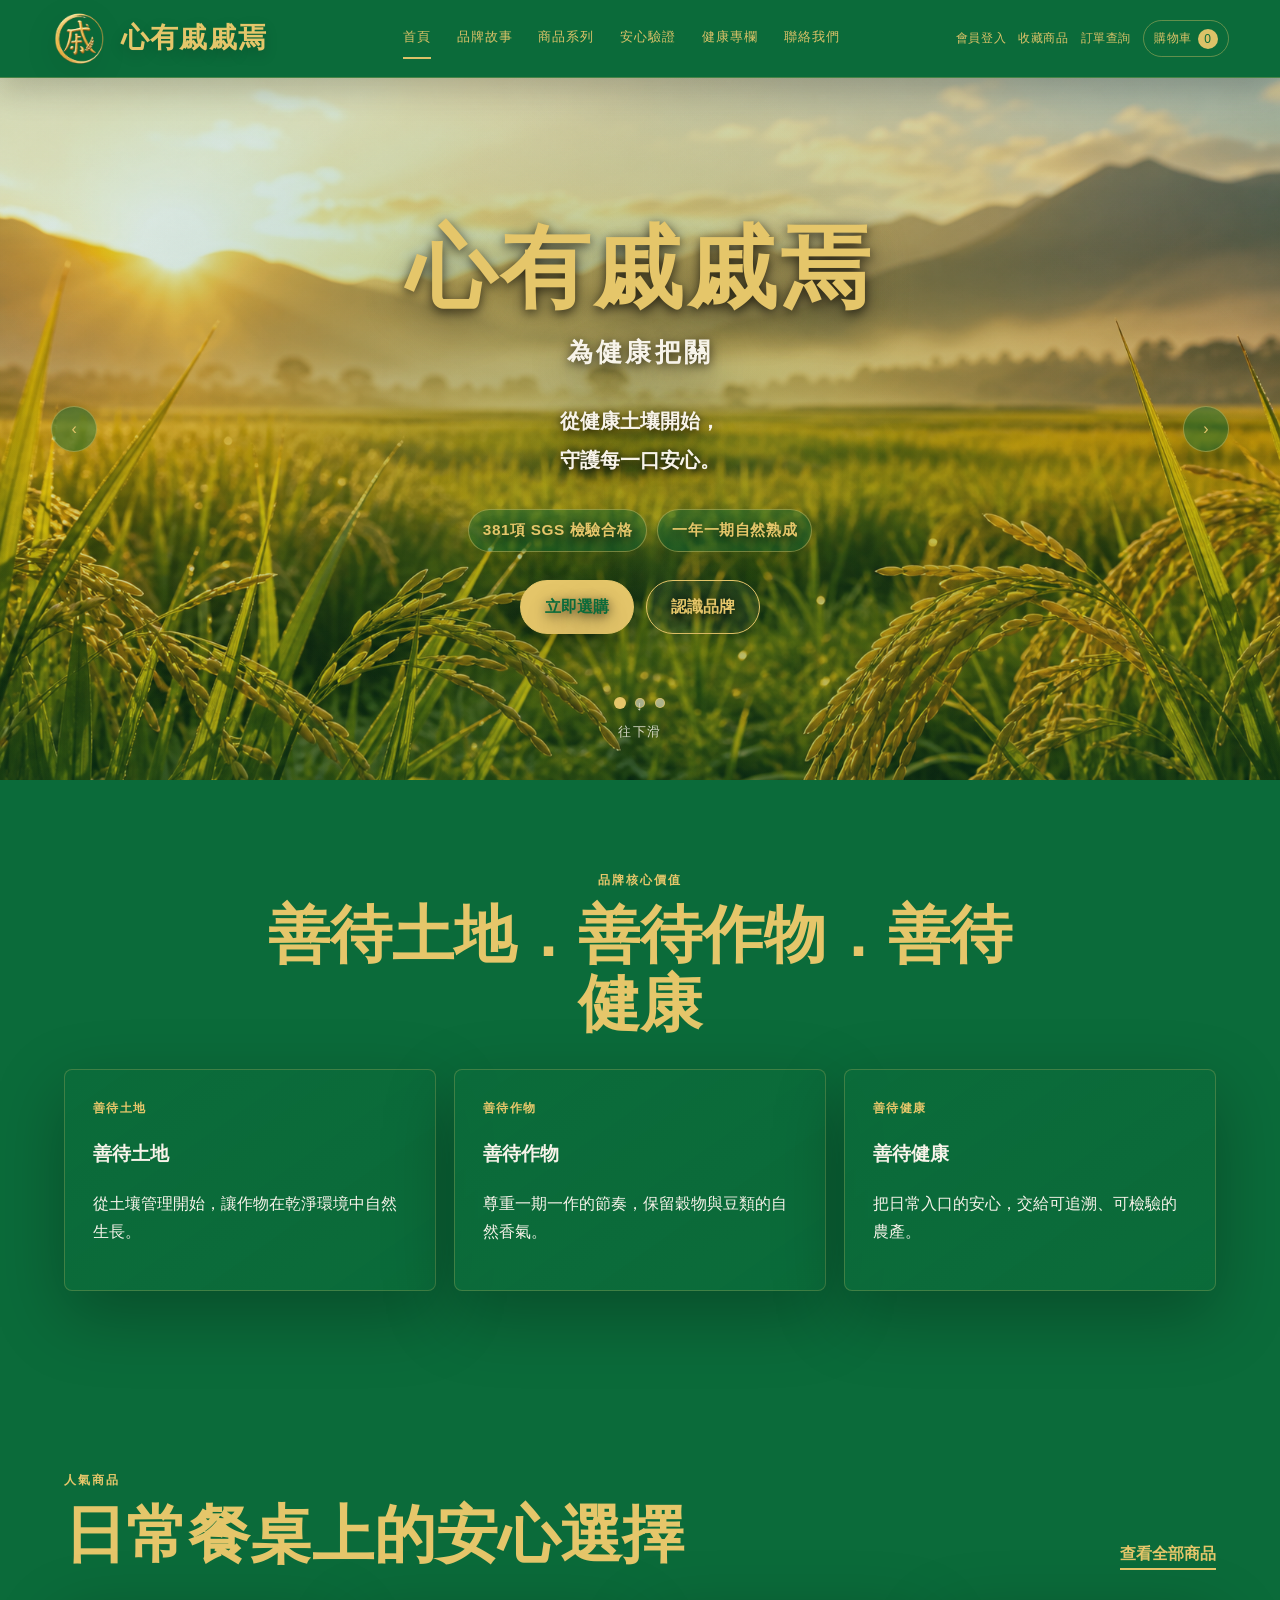
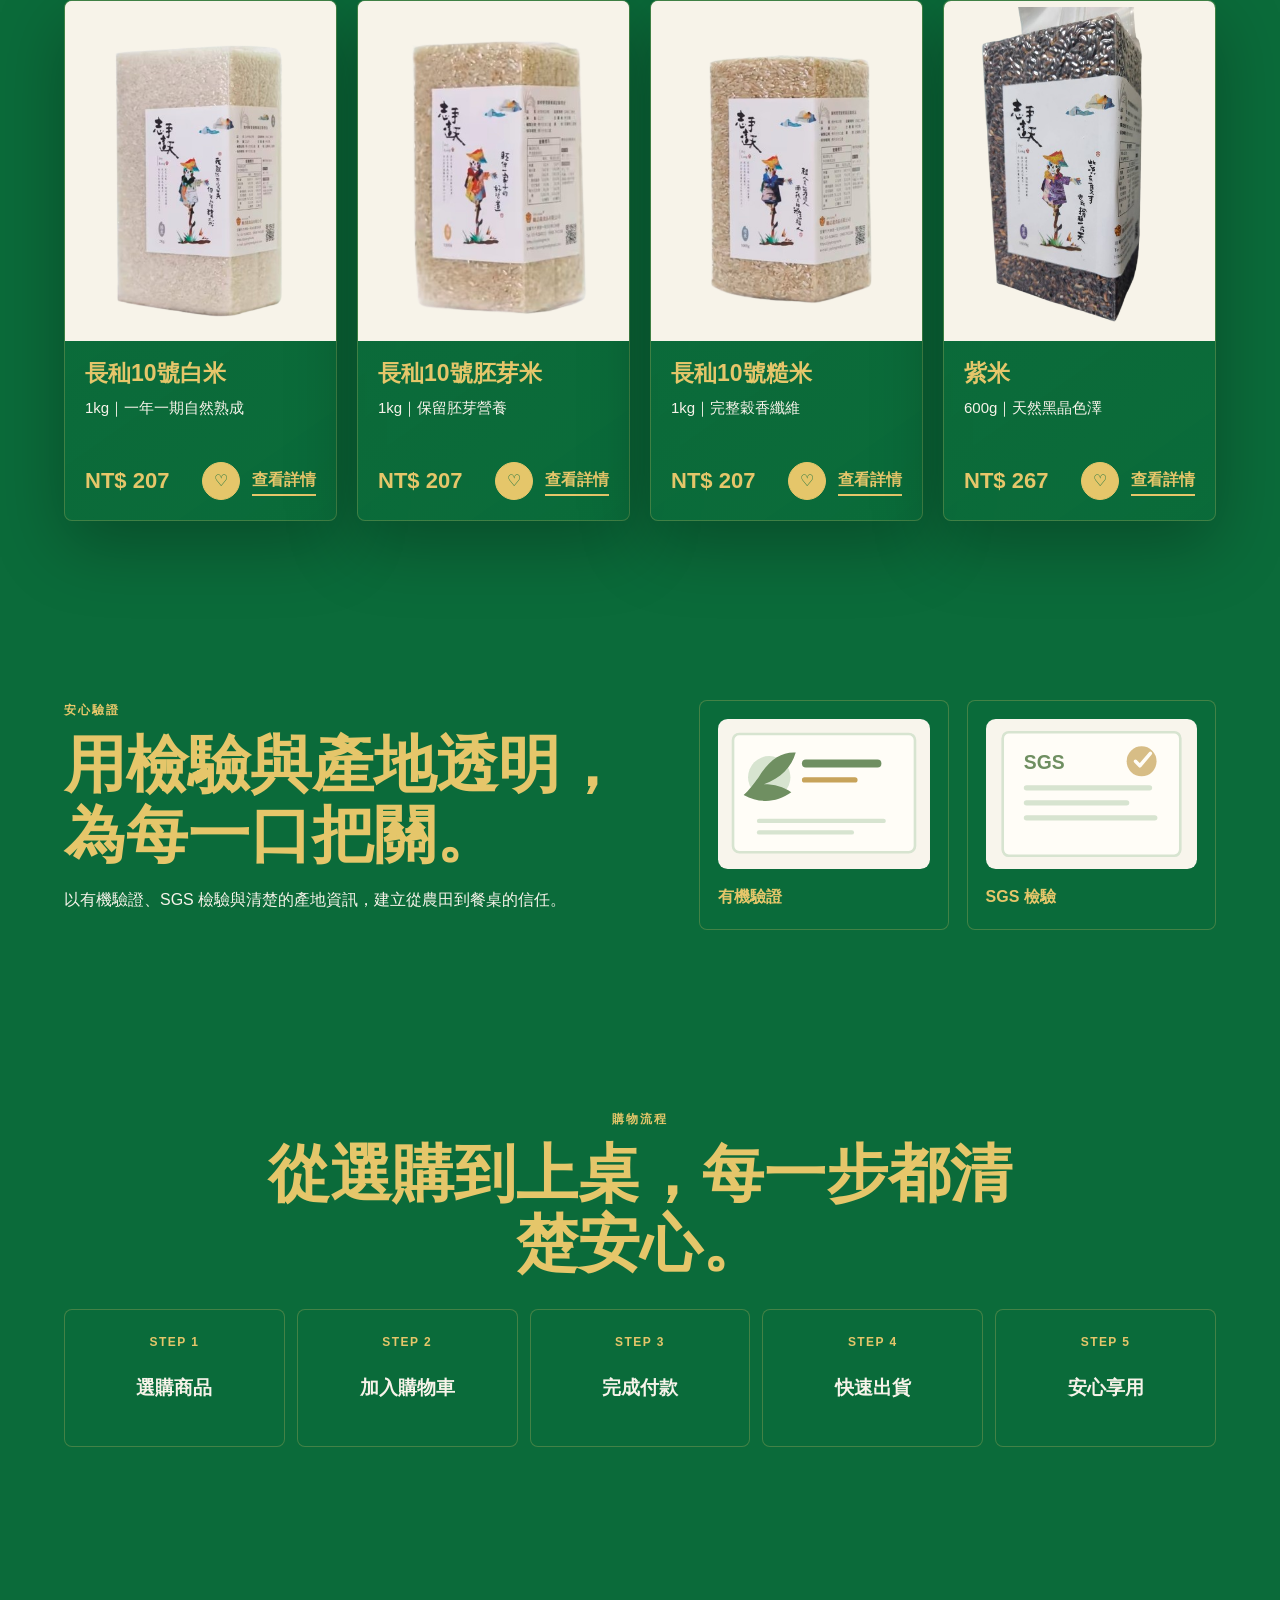
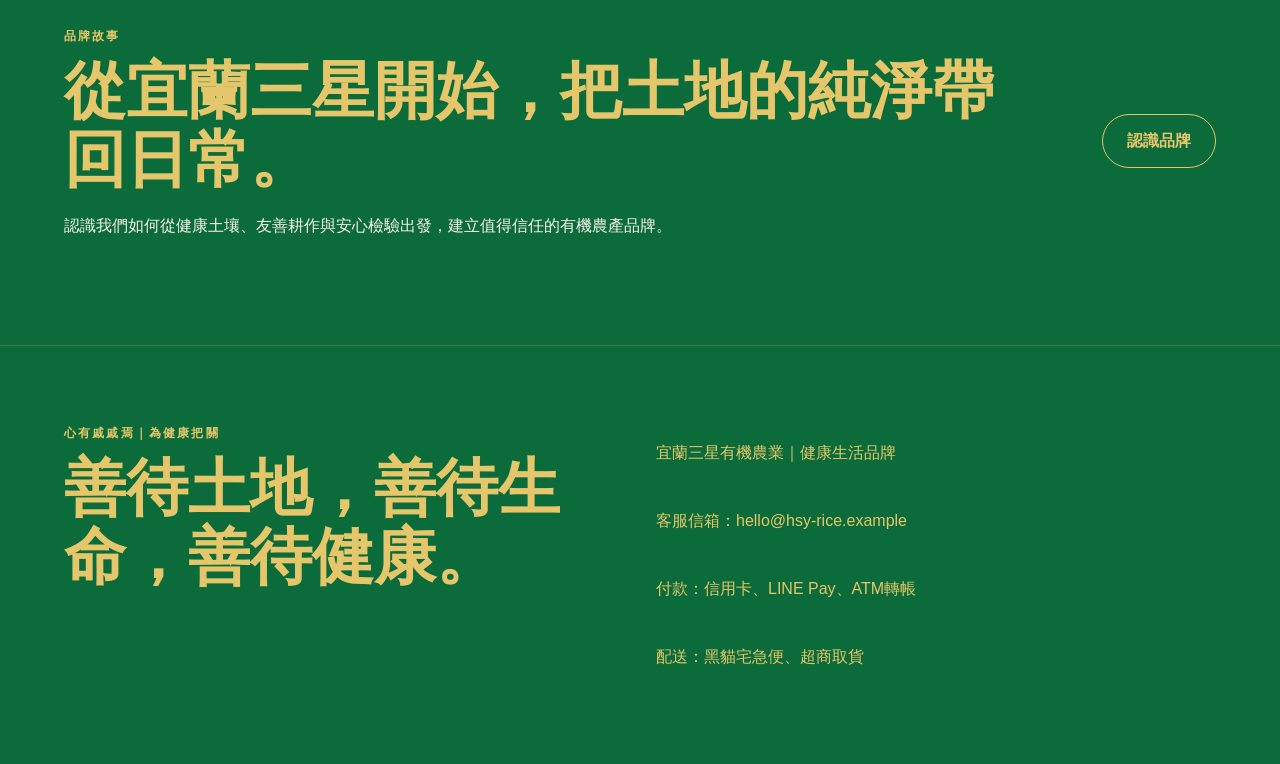
==== index.html @ 46e8ecf3 "style: refine Brand Story desktop layout" ====
<!doctype html>
<html lang="zh-Hant">
  <head>
    <meta charset="UTF-8">
    <meta name="viewport" content="width=device-width, initial-scale=1.0">
    <title>心有戚戚焉｜為健康把關</title>
    <meta name="description" content="心有戚戚焉品牌電商網站原型，提供長秈10號系列、安心驗證、健康專欄與聯絡資訊。">
    <link rel="stylesheet" href="assets/css/styles.css?v=20260626-brand-story-component">
  </head>
  <body>
    <div id="app"></div>
    <script type="module" src="assets/js/app.js?v=20260626-final"></script>
  </body>
</html>
---- assets/css/styles.css ----
﻿:root {
  --brand-green: #0B6B3A;
  --brand-green-dark: #0B6B3A;
  --gold-primary: #E5C66A;
  --gold-dark: #E5C66A;
  --gold-light: #E5C66A;
  --gold-deep: #E5C66A;
  --neutral-white: #F7F3E9;
  --brand-green-rgb: 11, 107, 58;
  --brand-green-dark-rgb: 11, 107, 58;
  --gold-primary-rgb: 229, 198, 106;
  --gold-dark-rgb: 229, 198, 106;
  --gold-light-rgb: 229, 198, 106;
  --gold-deep-rgb: 229, 198, 106;
  --neutral-white-rgb: 247, 243, 233;

  --brand-green-primary: var(--brand-green);
  --brand-green-secondary: var(--brand-green-dark);
  --brand-green-light: var(--brand-green);
  --brand-gold-light: var(--gold-light);
  --brand-gold: var(--gold-primary);
  --brand-gold-dark: var(--gold-dark);
  --brand-ivory: var(--neutral-white);
  --brand-green-primary-rgb: var(--brand-green-rgb);
  --brand-green-secondary-rgb: var(--brand-green-dark-rgb);
  --brand-green-light-rgb: var(--brand-green-rgb);
  --brand-gold-light-rgb: var(--gold-light-rgb);
  --brand-gold-rgb: var(--gold-primary-rgb);
  --brand-gold-dark-rgb: var(--gold-dark-rgb);
  --brand-ivory-rgb: var(--neutral-white-rgb);

  --green: var(--brand-green);
  --green-2: var(--brand-green-dark);
  --green-3: var(--brand-green);
  --light-green: var(--brand-green);
  --cream: var(--neutral-white);
  --page: var(--brand-green-dark);
  --gold: var(--gold-primary);
  --champagne: var(--gold-primary);
  --ink: var(--neutral-white);
  --soft-ink: var(--neutral-white);
  --white: var(--neutral-white);
  --line: rgba(var(--gold-primary-rgb), .26);
  --shadow: 0 24px 70px rgba(0, 0, 0, .28);
  --header-height: 78px;
}

* { box-sizing: border-box; }
html { scroll-behavior: smooth; }

body {
  margin: 0;
  color: var(--ink);
  background: var(--brand-green-dark);
  font-family: "Noto Sans TC", "PingFang TC", "Microsoft JhengHei", Arial, sans-serif;
  line-height: 1.75;
}

a { color: inherit; text-decoration: none; }
button, input, select, textarea { font: inherit; }
img { display: block; max-width: 100%; }

.site-header {
  position: fixed;
  top: 0;
  left: 0;
  right: 0;
  z-index: 20;
  display: grid;
  grid-template-columns: minmax(210px, .8fr) minmax(0, 1.35fr) minmax(250px, .9fr);
  align-items: center;
  gap: 20px;
  min-height: var(--header-height);
  padding: 10px clamp(18px, 4vw, 54px);
  color: var(--gold-primary);
  background: var(--brand-green);
  border-bottom: 1px solid rgba(var(--gold-primary-rgb), .28);
  box-shadow: 0 12px 32px rgba(0, 0, 0, .18);
}

.header-brand-link {
  display: inline-flex;
  align-items: center;
  gap: 14px;
  min-width: max-content;
  color: var(--gold-primary);
}

.header-logo {
  width: auto;
  height: 56px;
  object-fit: contain;
  filter: saturate(.82) brightness(1.04) contrast(.98) drop-shadow(0 8px 16px rgba(0, 0, 0, .16));
}

.header-brand-link strong {
  display: block;
  color: var(--gold-primary);
  background: none;
  font-family: "Noto Serif TC", "Source Han Serif TC", "Songti TC", Georgia, serif;
  font-size: clamp(24px, 2.2vw, 34px);
  font-weight: 700;
  line-height: 1;
  letter-spacing: .04em;
  text-shadow: 0 5px 14px rgba(0, 0, 0, .18);
}

.site-nav {
  display: flex;
  align-items: center;
  justify-content: center;
  gap: clamp(14px, 2vw, 28px);
  color: var(--gold-primary);
  font-size: 13px;
  letter-spacing: .08em;
  opacity: .96;
}

.site-nav a {
  padding: 8px 0;
  border-bottom: 2px solid transparent;
  transition: color .2s ease, border-color .2s ease, opacity .2s ease;
}

.site-nav a.is-active,
.site-nav a:hover {
  color: var(--gold-light);
  border-color: var(--gold-light);
}

.site-nav:hover { opacity: 1; }

.commerce-nav {
  display: flex;
  align-items: center;
  justify-content: end;
  gap: 12px;
  color: var(--gold-primary);
  font-size: 12px;
  letter-spacing: .05em;
  opacity: .96;
  white-space: nowrap;
  transition: opacity .2s ease;
}

.commerce-nav:hover { opacity: 1; }

.commerce-nav a:hover {
  color: var(--gold-light);
}

.cart-link {
  display: inline-flex;
  align-items: center;
  gap: 6px;
  padding: 7px 10px;
  border: 1px solid rgba(var(--gold-primary-rgb), .42);
  border-radius: 999px;
}

.cart-link span {
  display: grid;
  place-items: center;
  min-width: 20px;
  height: 20px;
  color: var(--brand-green);
  background: var(--gold-primary);
  border-radius: 50%;
  font-size: 12px;
}

.menu-toggle {
  display: none;
  width: 42px;
  height: 42px;
  border: 1px solid var(--line);
  border-radius: 50%;
  background: rgba(var(--gold-primary-rgb), .08);
}

.menu-toggle span {
  display: block;
  width: 18px;
  height: 2px;
  margin: 4px auto;
  background: var(--gold-primary);
}

main {
  min-height: 70vh;
  padding-top: var(--header-height);
}

.brand-identity-section {
  display: grid;
  justify-items: center;
  align-content: center;
  gap: 0;
  min-height: clamp(150px, 12vw, 180px);
  padding: 10px clamp(18px, 5vw, 72px) 12px;
  color: var(--gold-primary);
  text-align: center;
  background: var(--brand-green);
}

.brand-identity-logo {
  width: auto;
  height: clamp(64px, 5vw, 78px);
  object-fit: contain;
  filter: saturate(.86) brightness(1.03) contrast(.98) drop-shadow(0 10px 20px rgba(0, 0, 0, .14));
}

.brand-identity-section h1 {
  margin: 2px 0 0;
  color: transparent;
  background: linear-gradient(115deg, var(--gold-light) 0%, var(--gold-primary) 42%, var(--gold-dark) 72%, var(--gold-deep) 100%);
  -webkit-background-clip: text;
  background-clip: text;
  font-family: "Noto Serif TC", "Source Han Serif TC", serif;
  font-size: clamp(40px, 3.8vw, 54px);
  font-weight: 700;
  line-height: 1;
  letter-spacing: .04em;
  text-shadow: 0 8px 18px rgba(0, 0, 0, .14);
}

.brand-tagline {
  margin: clamp(16px, 1.7vw, 24px) 0 0;
  color: var(--neutral-white);
  font-family: "Noto Serif TC", "Source Han Serif TC", serif;
  font-size: clamp(18px, 1.65vw, 24px);
  font-weight: 400;
  letter-spacing: .16em;
  line-height: 1.35;
}

.brand-belief {
  margin: 0;
  color: var(--gold-primary);
  font-family: "Noto Serif TC", "Source Han Serif TC", serif;
  font-size: clamp(14px, 1.15vw, 17px);
  font-weight: 500;
  letter-spacing: .14em;
  line-height: 1.6;
  margin-top: clamp(8px, 1vw, 14px);
}

.hero-section {
  position: relative;
  height: min(78vh, 780px);
  min-height: 560px;
  display: grid;
  place-items: center;
  padding: clamp(48px, 7vw, 96px) clamp(18px, 5vw, 72px) clamp(48px, 7vw, 90px);
  overflow: hidden;
  background: var(--brand-green-dark);
}

.hero-image {
  position: absolute;
  inset: 0;
  z-index: 0;
  width: 100%;
  height: 100%;
  overflow: hidden;
}

.hero-image img {
  width: 100%;
  height: 100%;
  object-fit: cover;
  object-position: center center;
}

.hero-slide {
  position: absolute;
  inset: 0;
  display: grid;
  place-items: center;
  padding: inherit;
  opacity: 0;
  pointer-events: none;
  transition: opacity .7s ease;
}

.hero-slide.is-active {
  opacity: 1;
  pointer-events: auto;
}

.hero-slide .hero-copy {
  z-index: 1;
}

.hero-slide::after {
  content: "";
  position: absolute;
  inset: 0;
  z-index: 0;
  pointer-events: none;
  background:
    radial-gradient(circle at 50% 35%, rgba(var(--gold-light-rgb), .14), rgba(var(--gold-primary-rgb), 0) 36%),
    radial-gradient(ellipse at 50% 48%, rgba(var(--brand-green-rgb), .29) 0%, rgba(var(--brand-green-rgb), .14) 40%, rgba(var(--brand-green-rgb), .05) 68%),
    linear-gradient(180deg, rgba(var(--brand-green-rgb), .13) 0%, rgba(var(--brand-green-rgb), .07) 46%, rgba(var(--brand-green-rgb), .26) 100%);
}

.hero-slide-brand::after {
  background:
    radial-gradient(circle at 50% 35%, rgba(var(--gold-light-rgb), .14), rgba(var(--gold-primary-rgb), 0) 36%),
    radial-gradient(ellipse at 50% 48%, rgba(var(--brand-green-rgb), .27) 0%, rgba(var(--brand-green-rgb), .14) 40%, rgba(var(--brand-green-rgb), .05) 68%),
    linear-gradient(180deg, rgba(var(--brand-green-rgb), .12) 0%, rgba(var(--brand-green-rgb), .06) 46%, rgba(var(--brand-green-rgb), .25) 100%);
}

.hero-slide-compact {
  justify-items: start;
}

.hero-slide-compact .hero-copy {
  justify-items: start;
  max-width: 560px;
  margin-right: auto;
  text-align: left;
}

.hero-slide-compact .hero-copy h1 {
  font-size: clamp(38px, 4.8vw, 68px);
  line-height: 1.16;
}

.hero-slide-compact .hero-actions {
  justify-content: flex-start;
}

.hero-carousel-arrow {
  position: absolute;
  top: 50%;
  z-index: 2;
  display: grid;
  place-items: center;
  width: 46px;
  height: 46px;
  color: var(--gold);
  background: rgba(var(--brand-green-dark-rgb), .48);
  border: 1px solid rgba(var(--brand-gold-rgb), .45);
  border-radius: 50%;
  cursor: pointer;
  transform: translateY(-50%);
  transition: background .2s ease, transform .2s ease;
}

.hero-carousel-arrow:hover {
  background: rgba(var(--brand-green-dark-rgb), .72);
  transform: translateY(-50%) scale(1.04);
}

.hero-carousel-prev {
  left: clamp(18px, 4vw, 56px);
}

.hero-carousel-next {
  right: clamp(18px, 4vw, 56px);
}

.hero-carousel-dots {
  position: absolute;
  left: 50%;
  bottom: clamp(58px, 8vh, 82px);
  z-index: 2;
  display: flex;
  gap: 10px;
  transform: translateX(-50%);
}

.hero-carousel-dot {
  width: 10px;
  height: 10px;
  padding: 0;
  background: rgba(var(--brand-ivory-rgb), .56);
  border: 1px solid rgba(var(--brand-gold-rgb), .72);
  border-radius: 50%;
  cursor: pointer;
  transition: background .2s ease, transform .2s ease;
}

.hero-carousel-dot.is-active {
  background: var(--gold);
  transform: scale(1.2);
}

.hero-section::after {
  content: none;
}

.hero-copy {
  position: relative;
  z-index: 1;
  display: grid;
  justify-items: center;
  max-width: 820px;
  color: var(--cream);
  text-align: center;
  text-shadow:
    0 3px 12px rgba(0, 0, 0, .72),
    0 16px 42px rgba(0, 0, 0, .42);
}

.hero-brand-logo {
  width: auto;
  height: clamp(70px, 8vw, 112px);
  margin-bottom: clamp(18px, 2.4vw, 32px);
  object-fit: contain;
  filter: drop-shadow(0 10px 22px rgba(0, 0, 0, .26));
}

.eyebrow {
  margin: 0 0 10px;
  color: var(--gold);
  font-size: 12px;
  font-weight: 800;
  letter-spacing: .18em;
  text-transform: none;
}

.hero-copy h1,
.hero-copy h2,
.page-hero h1 {
  margin: 0 0 18px;
  color: var(--gold);
  font-family: "Noto Serif TC", "Source Han Serif TC", "Songti TC", Georgia, serif;
  font-size: clamp(44px, 5.4vw, 72px);
  font-weight: 700;
  line-height: 1;
  letter-spacing: 0;
}

.hero-copy h1 {
  font-size: clamp(54px, 7vw, 92px);
  letter-spacing: .04em;
}

.hero-copy h2 {
  color: var(--gold-light);
  text-shadow:
    0 2px 8px rgba(0, 0, 0, .82),
    0 18px 44px rgba(0, 0, 0, .46);
}

.hero-copy p,
.page-hero p {
  max-width: 660px;
  color: var(--ink);
  font-size: clamp(17px, 1.8vw, 22px);
}

.hero-copy p {
  color: var(--neutral-white);
}

.hero-subtitle {
  margin: 0 0 clamp(18px, 2vw, 28px);
  color: var(--cream) !important;
  font-size: clamp(20px, 2vw, 28px) !important;
  font-family: "Noto Serif TC", "Source Han Serif TC", "Songti TC", Georgia, serif;
  font-weight: 600;
  letter-spacing: .12em;
}

.hero-belief {
  margin: 0 0 12px;
  color: var(--champagne) !important;
  font-size: clamp(17px, 1.6vw, 22px) !important;
  font-weight: 700;
  letter-spacing: .08em;
}

.hero-statement {
  margin: 0;
  color: var(--neutral-white) !important;
  font-size: clamp(18px, 1.6vw, 24px) !important;
  line-height: 1.9;
  font-weight: 600;
  text-shadow:
    0 2px 8px rgba(0, 0, 0, .85),
    0 16px 38px rgba(0, 0, 0, .52);
}

.hero-proof {
  display: flex;
  flex-wrap: wrap;
  justify-content: center;
  gap: 10px;
  margin-top: clamp(18px, 2.4vw, 30px);
}

.hero-proof span {
  padding: 7px 14px;
  color: var(--gold);
  background: rgba(var(--brand-green-rgb), .42);
  border: 1px solid rgba(var(--gold-primary-rgb), .46);
  border-radius: 999px;
  font-size: clamp(14px, 1.2vw, 16px);
  font-weight: 700;
  letter-spacing: .04em;
}

.hero-scroll-cue {
  position: absolute;
  left: 50%;
  bottom: clamp(18px, 4vh, 36px);
  z-index: 1;
  display: grid;
  gap: 4px;
  justify-items: center;
  color: var(--cream);
  font-size: 13px;
  letter-spacing: .12em;
  opacity: .82;
  transform: translateX(-50%);
  animation: scrollCueFloat 1.8s ease-in-out infinite;
}

@keyframes scrollCueFloat {
  0%, 100% { transform: translate(-50%, 0); opacity: .72; }
  50% { transform: translate(-50%, 7px); opacity: 1; }
}

.hero-actions,
.detail-actions {
  display: flex;
  flex-wrap: wrap;
  gap: 12px;
  margin-top: 28px;
}

.button {
  display: inline-flex;
  align-items: center;
  justify-content: center;
  min-height: 48px;
  padding: 12px 24px;
  border: 1px solid var(--gold);
  border-radius: 999px;
  font-weight: 800;
  cursor: pointer;
  transition: transform .22s ease, box-shadow .22s ease, background .22s ease, color .22s ease, border-color .22s ease;
}

.button.primary {
  color: var(--green-2);
  background: linear-gradient(135deg, var(--brand-gold-light), var(--brand-gold) 58%, var(--brand-gold-dark));
  border-color: var(--brand-gold);
  box-shadow: 0 16px 32px rgba(0, 0, 0, .18);
}

.button.secondary {
  color: var(--gold);
  background: transparent;
  border-color: var(--gold);
}

.hero-section .button.secondary {
  color: var(--gold);
  background: rgba(var(--brand-ivory-rgb), .05);
  border-color: var(--gold);
}

.button:hover {
  transform: translateY(-2px);
}

.button.primary:hover {
  background: linear-gradient(135deg, var(--brand-gold-light), var(--brand-gold));
  box-shadow: 0 20px 42px rgba(0, 0, 0, .24);
}

.button.secondary:hover {
  background: rgba(var(--brand-gold-rgb), .14);
}

.section {
  padding: clamp(48px, 7vw, 104px) clamp(18px, 5vw, 72px);
  background: var(--green-2);
}

.section-heading {
  display: flex;
  justify-content: space-between;
  align-items: end;
  gap: 24px;
  margin-bottom: 30px;
}

.section-heading.centered {
  display: block;
  max-width: 760px;
  margin-inline: auto;
  text-align: center;
}

.section h2,
.site-footer h2 {
  margin: 0;
  color: var(--gold);
  font-family: Georgia, "Times New Roman", serif;
  font-size: clamp(32px, 5vw, 62px);
  line-height: 1.12;
  letter-spacing: 0;
}

.philosophy-grid,
.category-grid,
.feature-cards,
.payment-grid {
  display: grid;
  grid-template-columns: repeat(3, minmax(0, 1fr));
  gap: 18px;
}

.philosophy-grid article,
.category-card,
.product-card,
.journal-grid article,
.values-grid article,
.verification-gallery article,
.feature-cards article,
.payment-grid article,
.contact-form,
.contact-card {
  background: linear-gradient(145deg, rgba(var(--brand-green-secondary-rgb), .86), rgba(var(--brand-green-primary-rgb), .92));
  border: 1px solid rgba(var(--brand-gold-rgb), .24);
  border-radius: 8px;
  box-shadow: var(--shadow);
}

.philosophy-grid article {
  min-height: 270px;
  padding: 36px;
  text-align: center;
}

.line-icon {
  display: block;
  width: 72px;
  height: 72px;
  margin: 0 auto 24px;
  border: 2px solid var(--green);
  border-radius: 50%;
  background:
    radial-gradient(circle at 50% 62%, var(--gold) 0 8px, transparent 9px),
    linear-gradient(135deg, transparent 45%, var(--green-3) 46% 54%, transparent 55%);
}

.philosophy-grid h3,
.category-card h3,
.feature-cards h3 {
  margin: 0 0 8px;
  color: var(--gold);
  font-size: 24px;
}

.philosophy-grid p,
.category-card p,
.journal-grid p,
.prose p,
.verification-gallery p {
  margin: 0;
  color: var(--cream);
}

.environment-section,
.origin-story,
.trust-section,
.journal-preview,
.commerce-panel,
.product-verification,
.purchase-cta {
  display: grid;
  grid-template-columns: minmax(0, 1.05fr) minmax(0, .95fr);
  gap: clamp(28px, 5vw, 72px);
  align-items: center;
}

.brand-story-section {
  background: var(--green-2);
}

.story-columns {
  display: grid;
  grid-template-columns: repeat(2, minmax(0, 1fr));
  gap: clamp(24px, 5vw, 68px);
  max-width: 1120px;
}

.story-columns p {
  margin: 0;
  color: var(--cream);
  font-size: clamp(17px, 1.8vw, 21px);
}

.photo-panel img {
  width: 100%;
  aspect-ratio: 4 / 3;
  object-fit: cover;
  border-radius: 8px;
  box-shadow: var(--shadow);
}

.environment-section img,
.origin-story img,
.rounded-image {
  width: 100%;
  border-radius: 8px;
  box-shadow: var(--shadow);
}

.trust-section,
.shopping-steps,
.purchase-cta {
  background: var(--green);
}

.trust-visuals {
  display: grid;
  grid-template-columns: repeat(2, minmax(0, 1fr));
  gap: 18px;
}

.trust-visuals article {
  padding: 18px;
  background: rgba(var(--brand-green-secondary-rgb), .74);
  border: 1px solid rgba(var(--brand-gold-rgb), .26);
  border-radius: 8px;
}

.trust-visuals strong {
  display: block;
  margin-top: 14px;
  color: var(--gold);
}

.category-grid {
  grid-template-columns: repeat(5, minmax(0, 1fr));
}

.category-card {
  min-height: 220px;
  padding: 24px;
}

.category-card span {
  display: block;
  width: 42px;
  height: 42px;
  margin-bottom: 28px;
  border-radius: 50%;
  background: var(--gold);
  border: 10px solid rgba(var(--brand-gold-rgb), .16);
}

.product-grid {
  display: grid;
  grid-template-columns: repeat(3, minmax(0, 1fr));
  gap: 20px;
}

.product-grid.four {
  grid-template-columns: repeat(4, minmax(0, 1fr));
}

.product-card {
  overflow: hidden;
}

.product-card img {
  width: 100%;
  aspect-ratio: 1 / .82;
  object-fit: contain;
  object-position: center center;
  background: var(--neutral-white);
}

.product-card-body { padding: 22px; }

.product-grid.four .product-card-featured {
  display: grid;
  grid-template-rows: minmax(340px, 65%) minmax(0, 35%);
}

.product-grid.four .product-card-featured > a {
  display: grid;
  place-items: center;
  min-height: 340px;
  overflow: hidden;
  padding: 6px 8px 4px;
  background: var(--neutral-white);
}

.product-grid.four .product-card-featured img {
  width: 100%;
  height: 100%;
  max-height: 100%;
}

.product-grid.four .product-card-featured.product-card-hs10-white-rice img {
  transform: scale(1.12);
  transform-origin: center center;
}

.product-grid.four .product-card-featured.product-card-hs10-germ-rice img,
.product-grid.four .product-card-featured.product-card-hs10-brown-rice img {
  transform: scale(1.21);
  transform-origin: center center;
}

.product-grid.four .product-card-featured .product-card-body {
  display: grid;
  align-content: start;
  padding: 18px 20px 20px;
}

.product-grid.four .product-card-featured h3 {
  margin-bottom: 6px;
}

.product-grid.four .product-card-featured p {
  min-height: 3.4em;
  font-size: 15px;
  line-height: 1.7;
}

.product-grid.four .product-card-featured .product-card-footer {
  margin-top: 16px;
}

.badge {
  display: inline-flex;
  margin: 0 0 10px;
  padding: 4px 10px;
  color: var(--green-2);
  background: var(--gold);
  border-radius: 999px;
  font-size: 13px;
  font-weight: 800;
}

.product-card h3,
.journal-grid h2,
.contact-card h2,
.verification-gallery h2 {
  margin: 0 0 8px;
  color: var(--gold);
  font-size: 23px;
  line-height: 1.28;
}

.product-card p { margin: 0; color: var(--cream); }

.feature-row,
.shipping-note,
.verification-chips {
  display: flex;
  flex-wrap: wrap;
  gap: 8px;
  margin: 18px 0;
}

.feature-row span,
.shipping-note span,
.verification-chips span {
  padding: 5px 10px;
  color: var(--champagne);
  border: 1px solid rgba(var(--brand-gold-rgb), .34);
  border-radius: 999px;
  font-size: 13px;
}

.product-card-footer,
.price-line,
.card-actions {
  display: flex;
  justify-content: space-between;
  align-items: center;
  gap: 12px;
}

.product-card-footer strong,
.price-line strong {
  color: var(--gold);
  font-size: 22px;
}

.text-link {
  color: var(--gold);
  font-weight: 800;
  border-bottom: 2px solid var(--gold);
}

.icon-button {
  display: inline-grid;
  place-items: center;
  width: 38px;
  height: 38px;
  color: var(--green-2);
  background: var(--gold);
  border: 1px solid var(--gold);
  border-radius: 50%;
  cursor: pointer;
}

.icon-button.large {
  width: 48px;
  height: 48px;
}

.icon-button.is-active {
  color: var(--white);
  background: var(--gold);
  border-color: var(--gold);
}

.steps-grid {
  display: grid;
  grid-template-columns: repeat(5, minmax(0, 1fr));
  gap: 12px;
}

.steps-grid article {
  padding: 22px;
  text-align: center;
  background: rgba(var(--brand-green-secondary-rgb), .74);
  border: 1px solid rgba(var(--brand-gold-rgb), .26);
  border-radius: 8px;
}

.steps-grid span,
.values-grid span {
  display: block;
  color: var(--gold);
  font-size: 12px;
  font-weight: 900;
  letter-spacing: .12em;
}

.journal-preview {
  grid-template-columns: 1fr auto;
}

.page-hero {
  padding: clamp(62px, 8vw, 118px) clamp(18px, 5vw, 72px) clamp(36px, 6vw, 72px);
  background: linear-gradient(135deg, var(--green-2), var(--green));
}

.story-layout,
.contact-layout,
.product-detail-hero {
  display: grid;
  grid-template-columns: minmax(0, .95fr) minmax(0, 1.05fr);
  gap: clamp(30px, 5vw, 74px);
  align-items: center;
  padding: clamp(48px, 7vw, 98px) clamp(18px, 5vw, 72px);
}

.values-grid,
.journal-grid,
.verification-gallery {
  display: grid;
  grid-template-columns: repeat(3, minmax(0, 1fr));
  gap: 18px;
}

.values-grid article,
.journal-grid article,
.verification-gallery article {
  padding: 28px;
}

.verification-gallery img {
  width: 100%;
  margin-bottom: 20px;
}

.detail-media {
  padding: 20px;
  background: var(--white);
  border: 1px solid var(--line);
  border-radius: 8px;
  box-shadow: var(--shadow);
}

.detail-copy h1 {
  margin: 0 0 14px;
  color: var(--green);
  font-family: Georgia, "Times New Roman", serif;
  font-size: clamp(42px, 6vw, 76px);
  line-height: 1.05;
}

.feature-cards article {
  padding: 28px;
  text-align: center;
}

.feature-cards article span {
  display: block;
  width: 14px;
  height: 14px;
  margin: 0 auto 18px;
  border-radius: 50%;
  background: var(--gold);
  box-shadow: 0 0 0 10px rgba(var(--brand-gold-rgb), .16);
}

.faq-section details {
  padding: 22px 0;
  border-top: 1px solid var(--line);
}

.faq-section summary {
  color: var(--green);
  font-size: 20px;
  font-weight: 900;
  cursor: pointer;
}

.faq-section p {
  max-width: 760px;
  color: var(--soft-ink);
}

.purchase-cta {
  grid-template-columns: 1fr auto;
}

.brand-story-hero {
  padding-top: clamp(84px, 8vw, 124px);
  padding-bottom: clamp(58px, 6vw, 86px);
}

.brand-story-hero p:last-child {
  max-width: 760px;
}

.brand-story-belief {
  display: grid;
  grid-template-columns: minmax(0, 49fr) minmax(0, 51fr);
  gap: clamp(48px, 6vw, 92px);
  align-items: center;
  padding-top: 112px;
  padding-bottom: 112px;
}

.brand-story-image-placeholder,
.brand-story-card-image,
.brand-story-feature-image {
  display: block;
  background:
    linear-gradient(135deg, rgba(var(--brand-gold-rgb), .16), rgba(var(--brand-ivory-rgb), .88)),
    var(--brand-ivory);
  border: 1px solid rgba(var(--brand-gold-rgb), .26);
  border-radius: 8px;
  box-shadow: var(--shadow);
}

.brand-story-image-placeholder {
  width: 100%;
  aspect-ratio: 4 / 3;
  object-fit: cover;
  object-position: center 62%;
}

.brand-story-copy {
  max-width: 680px;
}

.brand-story-copy h2 {
  margin-bottom: 26px;
  font-size: clamp(40px, 4.6vw, 68px);
}

.brand-story-copy p:not(.eyebrow),
.brand-story-section-heading > p:not(.eyebrow),
.brand-story-verification p {
  margin: 0;
  color: var(--cream);
  font-size: 18px;
  line-height: 2;
}

.brand-story-copy p + p {
  margin-top: 18px;
}

.brand-story-beliefs {
  background: var(--green);
}

.brand-story-section-heading {
  margin-bottom: 44px;
}

.brand-story-section-heading h2 {
  margin-bottom: 18px;
}

.brand-story-card-grid {
  display: grid;
  grid-template-columns: repeat(3, minmax(0, 1fr));
  gap: 24px;
}

.brand-story-card-grid article {
  overflow: hidden;
  display: grid;
  grid-template-rows: minmax(400px, 76%) minmax(0, 24%);
  min-height: 560px;
  background: var(--brand-ivory);
  border: 1px solid rgba(var(--brand-gold-rgb), .28);
  border-radius: 8px;
  box-shadow: var(--shadow);
  transition: transform .35s ease, box-shadow .35s ease;
}

.brand-story-card-grid article:hover {
  transform: translateY(-6px);
  box-shadow: 0 30px 82px rgba(0, 0, 0, .34);
}

.brand-story-card-image {
  width: 100%;
  height: 100%;
  object-fit: cover;
  object-position: center center;
  border: 0;
  border-radius: 0;
  box-shadow: none;
  transition: transform .35s ease;
}

.brand-story-card-grid article:hover .brand-story-card-image {
  transform: scale(1.03);
}

.brand-story-card-grid article:first-child .brand-story-card-image {
  object-position: center 62%;
}

.brand-story-card-grid article:nth-child(2) .brand-story-card-image {
  object-position: center 52%;
}

.brand-story-card-grid article:nth-child(3) .brand-story-card-image {
  object-position: center 45%;
}

.brand-story-card-grid article > div:last-child {
  padding: 18px 28px 24px;
}

.brand-story-card-grid h3,
.brand-story-feature-copy h3 {
  color: var(--brand-green);
  font-size: 26px;
  line-height: 1.28;
}

.brand-story-card-grid h3 {
  margin: 0 0 6px;
}

.brand-story-feature-copy h3 {
  margin: 0 0 10px;
}

.brand-story-card-grid p {
  margin: 0;
  color: var(--brand-green-dark);
  font-size: 16px;
  line-height: 1.8;
}

.brand-story-features {
  padding-top: 112px;
  padding-bottom: 112px;
}

.brand-story-feature-list {
  display: grid;
  gap: 88px;
}

.brand-story-feature-list article {
  display: grid;
  grid-template-columns: minmax(0, 1fr) minmax(0, 1fr);
  gap: clamp(56px, 7vw, 104px);
  align-items: center;
  min-height: 420px;
}

.brand-story-feature-list article:nth-child(even) {
  grid-template-columns: minmax(0, 1fr) minmax(0, 1fr);
}

.brand-story-feature-list article:nth-child(even) .brand-story-feature-image {
  order: 2;
}

.brand-story-feature-image {
  width: 100%;
  aspect-ratio: 4 / 3;
  object-fit: cover;
  object-position: center center;
}

.brand-story-feature-image-rice {
  object-position: center 58%;
}

.brand-story-feature-copy {
  max-width: 560px;
  min-height: 0;
  padding: 0;
  background: transparent;
  border: 0;
  border-radius: 0;
}

.brand-story-feature-copy span {
  display: block;
  margin-bottom: 18px;
  color: var(--gold);
  font-family: Georgia, "Times New Roman", serif;
  font-size: 32px;
  line-height: 1;
}

.brand-story-feature-copy h3 {
  color: var(--gold);
  font-size: clamp(42px, 4.4vw, 64px);
  line-height: 1.08;
}

.brand-story-feature-copy p {
  margin: 0;
  color: var(--cream);
  font-size: 18px;
  line-height: 2;
}

.brand-story-feature-copy p + p {
  margin-top: 18px;
}

.brand-story-verification {
  background: var(--green);
}

.brand-story-verification-grid {
  display: grid;
  grid-template-columns: repeat(4, minmax(0, 1fr));
  gap: 20px;
  margin-top: 46px;
}

.brand-story-verification-grid article {
  min-height: 220px;
  padding: 34px 26px;
  background: rgba(var(--brand-green-secondary-rgb), .76);
  border: 1px solid rgba(var(--brand-gold-rgb), .24);
  border-radius: 8px;
  box-shadow: var(--shadow);
}

.brand-story-verification-grid span {
  display: block;
  width: 42px;
  height: 42px;
  margin-bottom: 34px;
  border: 1px solid rgba(var(--brand-gold-rgb), .76);
  border-radius: 50%;
  box-shadow: inset 0 0 0 11px rgba(var(--brand-gold-rgb), .12);
}

.brand-story-verification-grid h3 {
  margin: 0;
  color: var(--gold);
  font-size: 22px;
  line-height: 1.45;
}

.brand-story-cta {
  display: grid;
  grid-template-columns: 1fr auto;
  gap: 48px;
  align-items: center;
  background: var(--brand-ivory);
}

.brand-story-cta h2 {
  max-width: 760px;
  color: var(--brand-green);
}

.brand-story-cta p {
  margin: 18px 0 0;
  max-width: 640px;
  color: var(--brand-green-dark);
  font-size: 18px;
  line-height: 2;
}

.brand-story-soil-table {
  padding: 0;
  background: var(--green);
}

.brand-story-soil-table-container {
  max-width: 1320px;
  margin: 0 auto;
  padding: 96px 64px;
  box-sizing: border-box;
}

.brand-story-soil-table-heading {
  margin: 0 0 80px;
}

.brand-story-soil-table-heading h2 {
  color: var(--gold);
}

.brand-story-soil-table-heading p:not(.eyebrow) {
  margin: 18px 0 0;
  color: var(--cream);
  font-size: 18px;
  line-height: 1.8;
}

.brand-story-soil-table-list {
  display: grid;
  gap: 72px;
}

.brand-story-soil-table-item {
  display: grid;
  grid-template-columns: minmax(0, 1fr) minmax(0, 1fr);
  column-gap: 72px;
  align-items: center;
  min-height: 620px;
}

.brand-story-soil-table-media {
  width: 100%;
  height: 420px;
  margin: 0;
  padding: 24px;
  display: flex;
  align-items: center;
  justify-content: center;
  background: transparent;
  border-radius: 0;
  box-shadow: none;
  overflow: visible;
  box-sizing: border-box;
}

.brand-story-soil-table-media img {
  display: block;
  width: auto;
  height: auto;
  max-width: 100%;
  max-height: 100%;
  object-fit: contain;
  border-radius: 0;
  box-shadow: none;
}

.brand-story-soil-table-copy {
  width: 100%;
  max-width: 520px;
  justify-self: start;
  align-self: center;
}

.brand-story-soil-table-copy span {
  display: block;
  margin-bottom: 20px;
  color: var(--gold);
  font-family: Georgia, "Times New Roman", serif;
  font-size: 64px;
  font-weight: 700;
  line-height: 1;
}

.brand-story-soil-table-copy h3 {
  margin: 0 0 40px;
  color: var(--gold);
  font-size: 60px;
  font-weight: 600;
  line-height: 1.2;
}

.brand-story-soil-table-copy p {
  margin: 0;
  color: var(--cream);
  font-size: 24px;
  line-height: 2;
}

.brand-story-soil-table-copy p + p {
  margin-top: 0;
}

.contact-form,
.contact-card {
  padding: 28px;
}

.contact-form {
  display: grid;
  gap: 16px;
}

.contact-form label {
  display: grid;
  gap: 6px;
  color: var(--green);
  font-weight: 800;
}

.contact-form input,
.contact-form select,
.contact-form textarea {
  width: 100%;
  padding: 13px 14px;
  color: var(--ink);
  background: var(--white);
  border: 1px solid var(--line);
  border-radius: 8px;
}

.payment-grid {
  grid-template-columns: repeat(2, minmax(0, 1fr));
}

.payment-grid article {
  padding: 20px;
}

.payment-grid strong,
.payment-grid span {
  display: block;
}

.site-footer {
  display: grid;
  grid-template-columns: 1fr 1fr;
  gap: 32px;
  padding: clamp(42px, 6vw, 78px) clamp(18px, 5vw, 72px);
  background: var(--green-2);
  border-top: 1px solid rgba(var(--brand-gold-rgb), .24);
}

.footer-grid {
  display: grid;
  gap: 8px;
  align-content: end;
  color: var(--champagne);
}

.product-template-header {
  display: flex;
  align-items: center;
  justify-content: space-between;
  gap: 24px;
  padding: 14px clamp(18px, 4vw, 58px);
  background: rgba(var(--brand-green-primary-rgb), .90);
  border-bottom: 1px solid rgba(var(--brand-gold-rgb), .24);
}

.template-nav {
  display: flex;
  gap: 22px;
  color: var(--champagne);
  font-size: 15px;
}

.product-template {
  background: var(--green-2);
}

.template-product-hero {
  display: grid;
  grid-template-columns: minmax(0, 46%) minmax(0, 54%);
  gap: clamp(28px, 5vw, 72px);
  align-items: center;
  padding: clamp(48px, 7vw, 96px) clamp(18px, 5vw, 72px);
}

.template-product-copy h1 {
  margin: 0 0 18px;
  color: var(--gold);
  font-family: Georgia, "Times New Roman", serif;
  font-size: clamp(42px, 6vw, 80px);
  line-height: 1.05;
}

.template-product-copy p {
  color: var(--cream);
  font-size: clamp(17px, 1.8vw, 21px);
}

.template-product-media {
  padding: 22px;
  background: rgba(var(--brand-ivory-rgb), .06);
  border: 1px solid rgba(var(--brand-gold-rgb), .24);
  border-radius: 8px;
  box-shadow: var(--shadow);
}

.template-product-media img {
  width: 100%;
  aspect-ratio: 1 / .82;
  object-fit: contain;
}

.template-section {
  padding: clamp(44px, 6vw, 86px) clamp(18px, 5vw, 72px);
}

.template-section h2 {
  margin: 0 0 24px;
  color: var(--gold);
  font-family: Georgia, "Times New Roman", serif;
  font-size: clamp(30px, 4vw, 54px);
  line-height: 1.14;
}

.template-section.two-column,
.trust-block {
  display: grid;
  grid-template-columns: minmax(0, .9fr) minmax(0, 1.1fr);
  gap: clamp(24px, 5vw, 72px);
  align-items: start;
}

.template-section.two-column p {
  margin: 0;
  color: var(--cream);
  font-size: 19px;
}

.spec-table {
  display: grid;
  border-top: 1px solid rgba(var(--brand-gold-rgb), .24);
}

.spec-table div {
  display: grid;
  grid-template-columns: 140px 1fr;
  gap: 20px;
  padding: 16px 0;
  border-bottom: 1px solid rgba(var(--brand-gold-rgb), .24);
}

.spec-table span {
  color: var(--champagne);
}

.spec-table strong {
  color: var(--cream);
}

@media (max-width: 860px) {
  .product-template-header,
  .template-nav {
    align-items: flex-start;
    flex-direction: column;
  }

  .template-product-hero,
  .template-section.two-column,
  .trust-block {
    grid-template-columns: 1fr;
  }
}

.flow-page {
  min-height: 80vh;
  background: var(--green-2);
}

.flow-page.narrow {
  max-width: 860px;
  margin: 0 auto;
}

.flow-hero {
  padding: clamp(48px, 7vw, 92px) clamp(18px, 5vw, 72px) clamp(28px, 4vw, 52px);
}

.flow-hero h1 {
  margin: 0 0 14px;
  color: var(--gold);
  font-family: Georgia, "Times New Roman", serif;
  font-size: clamp(42px, 6vw, 76px);
  line-height: 1.05;
}

.flow-hero p {
  max-width: 720px;
  color: var(--cream);
  font-size: 19px;
}

.flow-layout {
  display: grid;
  grid-template-columns: minmax(0, 1.2fr) minmax(280px, .8fr);
  gap: 22px;
  padding: 0 clamp(18px, 5vw, 72px) clamp(48px, 7vw, 92px);
}

.flow-panel,
.flow-summary {
  display: grid;
  gap: 16px;
  padding: 28px;
  background: linear-gradient(145deg, rgba(var(--brand-green-secondary-rgb), .86), rgba(var(--brand-green-primary-rgb), .92));
  border: 1px solid rgba(var(--brand-gold-rgb), .24);
  border-radius: 8px;
  box-shadow: var(--shadow);
}

.flow-panel h2,
.flow-summary h2 {
  margin: 0;
  color: var(--gold);
  font-size: 26px;
}

.flow-panel label {
  display: grid;
  gap: 6px;
  color: var(--champagne);
  font-weight: 800;
}

.flow-panel input,
.flow-panel select {
  width: 100%;
  padding: 13px 14px;
  color: var(--green-2);
  background: var(--cream);
  border: 1px solid rgba(var(--brand-gold-rgb), .36);
  border-radius: 8px;
}

.cart-row {
  display: flex;
  justify-content: space-between;
  gap: 16px;
  padding: 14px 0;
  border-bottom: 1px solid rgba(var(--brand-gold-rgb), .24);
}

.flow-hero.complete {
  display: grid;
  place-items: start;
  min-height: 58vh;
}

@media (max-width: 860px) {
  .flow-layout {
    grid-template-columns: 1fr;
  }
}

@media (max-width: 1120px) {
  .site-header {
    grid-template-columns: minmax(190px, 1fr) auto minmax(180px, auto);
    gap: 12px;
  }

  .menu-toggle {
    display: block;
    grid-column: 2;
    justify-self: center;
  }

  .site-nav {
    position: absolute;
    top: calc(100% - 1px);
    right: 18px;
    left: 18px;
    display: none;
    flex-direction: column;
    align-items: stretch;
    gap: 0;
    padding: 12px;
    color: var(--gold-primary);
    background: var(--brand-green);
    border: 1px solid var(--line);
    border-radius: 8px;
    box-shadow: var(--shadow);
    opacity: 1;
  }

  .site-nav.is-open { display: flex; }
  .site-nav a { padding: 12px; }

  .commerce-nav {
    grid-column: 3;
    justify-content: end;
    flex-wrap: wrap;
  }

  .product-grid.four,
  .category-grid {
    grid-template-columns: repeat(2, minmax(0, 1fr));
  }
}

@media (max-width: 860px) {
  .hero-section {
    height: 64vh;
    min-height: 520px;
  }

  .hero-image {
    position: absolute;
    inset: 0;
    height: 100%;
  }

  .hero-copy {
    max-width: 560px;
  }

  .environment-section,
  .origin-story,
  .trust-section,
  .journal-preview,
  .commerce-panel,
  .product-verification,
  .purchase-cta,
  .story-layout,
  .contact-layout,
  .product-detail-hero,
  .site-footer {
    grid-template-columns: 1fr;
  }

  .product-grid,
  .philosophy-grid,
  .values-grid,
  .journal-grid,
  .verification-gallery,
  .feature-cards,
  .payment-grid {
    grid-template-columns: 1fr;
  }

  .story-columns {
    grid-template-columns: 1fr;
  }

  .steps-grid {
    grid-template-columns: repeat(2, minmax(0, 1fr));
  }
}

@media (max-width: 560px) {
  :root {
    --header-height: 70px;
  }

  .site-header {
    grid-template-columns: 1fr auto;
    padding: 8px 12px;
  }

  .header-brand-link {
    gap: 9px;
  }

  .header-logo {
    height: 44px;
  }

  .header-brand-link strong {
    font-size: clamp(20px, 6vw, 26px);
  }

  .menu-toggle {
    grid-column: 2;
  }

  .site-nav {
    right: 12px;
    left: 12px;
  }

  .commerce-nav {
    display: none;
    gap: 8px;
    font-size: 12px;
  }

  .commerce-nav a[href="#/favorites"] {
    display: none;
  }

  .hero-section {
    height: 60vh;
    min-height: 460px;
    padding: 42px 16px 38px;
  }

  .brand-identity-logo {
    height: 92px;
  }

  .brand-identity-section {
    min-height: 248px;
    padding-block: 18px 18px;
  }

  .brand-identity-section h1 {
    font-size: clamp(38px, 10.6vw, 50px);
  }

  .brand-tagline {
    margin-top: 14px;
    font-size: clamp(15px, 4.3vw, 19px);
  }

  .brand-belief {
    max-width: 320px;
    font-size: 13px;
    letter-spacing: .08em;
    margin-top: 8px;
  }

  .hero-copy h1,
  .hero-copy h2 {
    font-size: 42px;
    margin-bottom: 12px;
  }

  .hero-brand-logo {
    height: 70px;
    margin-bottom: 16px;
  }

  .hero-copy h1 {
    font-size: clamp(42px, 12vw, 58px);
  }

  .hero-subtitle {
    font-size: 18px !important;
    margin-bottom: 14px;
  }

  .hero-belief {
    max-width: 330px;
    font-size: 15px !important;
    letter-spacing: .04em;
  }

  .hero-statement {
    font-size: 16px !important;
  }

  .hero-proof {
    gap: 8px;
    margin-top: 16px;
  }

  .hero-proof span {
    padding: 6px 10px;
    font-size: 13px;
  }

  .hero-actions {
    justify-content: center;
    margin-top: 22px;
  }

  .hero-actions .button {
    min-width: 132px;
    padding-inline: 18px;
  }

  .hero-slide-compact .hero-copy {
    justify-items: center;
    max-width: 330px;
    margin-inline: auto;
    text-align: center;
  }

  .hero-slide-compact .hero-actions {
    justify-content: center;
  }

  .section,
  .page-hero,
  .story-layout,
  .contact-layout,
  .product-detail-hero {
    padding-left: 16px;
    padding-right: 16px;
  }

  .category-grid,
  .product-grid.four,
  .trust-visuals,
  .steps-grid {
    grid-template-columns: 1fr;
  }

  .section-heading,
  .product-card-footer,
  .price-line {
    align-items: start;
    flex-direction: column;
  }
}
/* Hero mobile layout */
@media (max-width: 768px) {
  .hero-section {
    height: clamp(380px, 92vw, 520px);
    min-height: 0;
    padding: clamp(28px, 7vw, 42px) clamp(18px, 6vw, 40px) clamp(36px, 8vw, 48px);
  }

  .hero-slide {
    min-height: 0;
    padding: inherit;
  }

  .hero-image img {
    object-fit: contain;
    object-position: center center;
  }

  .hero-copy {
    max-width: min(82vw, 520px);
    margin: 0 auto;
    transform: none;
  }

  .hero-copy h1,
  .hero-copy h2 {
    margin-bottom: 10px;
    font-size: clamp(30px, 8.6vw, 42px);
    line-height: 1.12;
  }

  .hero-slide-brand .hero-copy h1 {
    white-space: nowrap;
  }

  .hero-subtitle {
    margin-bottom: 10px;
    font-size: clamp(15px, 4.4vw, 18px) !important;
    letter-spacing: .08em;
  }

  .hero-statement {
    font-size: clamp(14px, 4vw, 16px) !important;
    line-height: 1.65;
  }

  .hero-proof {
    gap: 8px;
    margin-top: 12px;
  }

  .hero-proof span {
    padding: 5px 10px;
    font-size: 12px;
  }

  .hero-slide-compact {
    align-items: center;
    justify-items: start;
  }

  .hero-slide-compact .hero-copy {
    justify-items: start;
    width: min(48vw, 360px);
    max-width: 360px;
    margin: 0 auto 0 0;
    text-align: left;
  }

  .hero-slide-compact .hero-copy h1 {
    font-size: clamp(26px, 7vw, 34px);
    line-height: 1.16;
  }

  .hero-slide-compact .hero-actions {
    justify-content: flex-start;
  }

  .hero-actions {
    gap: 10px;
    margin-top: 16px;
  }

  .hero-actions .button {
    min-height: 42px;
    padding: 10px 18px;
    font-size: 14px;
  }

  .hero-carousel-arrow {
    width: 38px;
    height: 38px;
  }

  .hero-carousel-dots {
    bottom: 24px;
  }

  .hero-scroll-cue {
    bottom: 6px;
    font-size: 12px;
  }
}
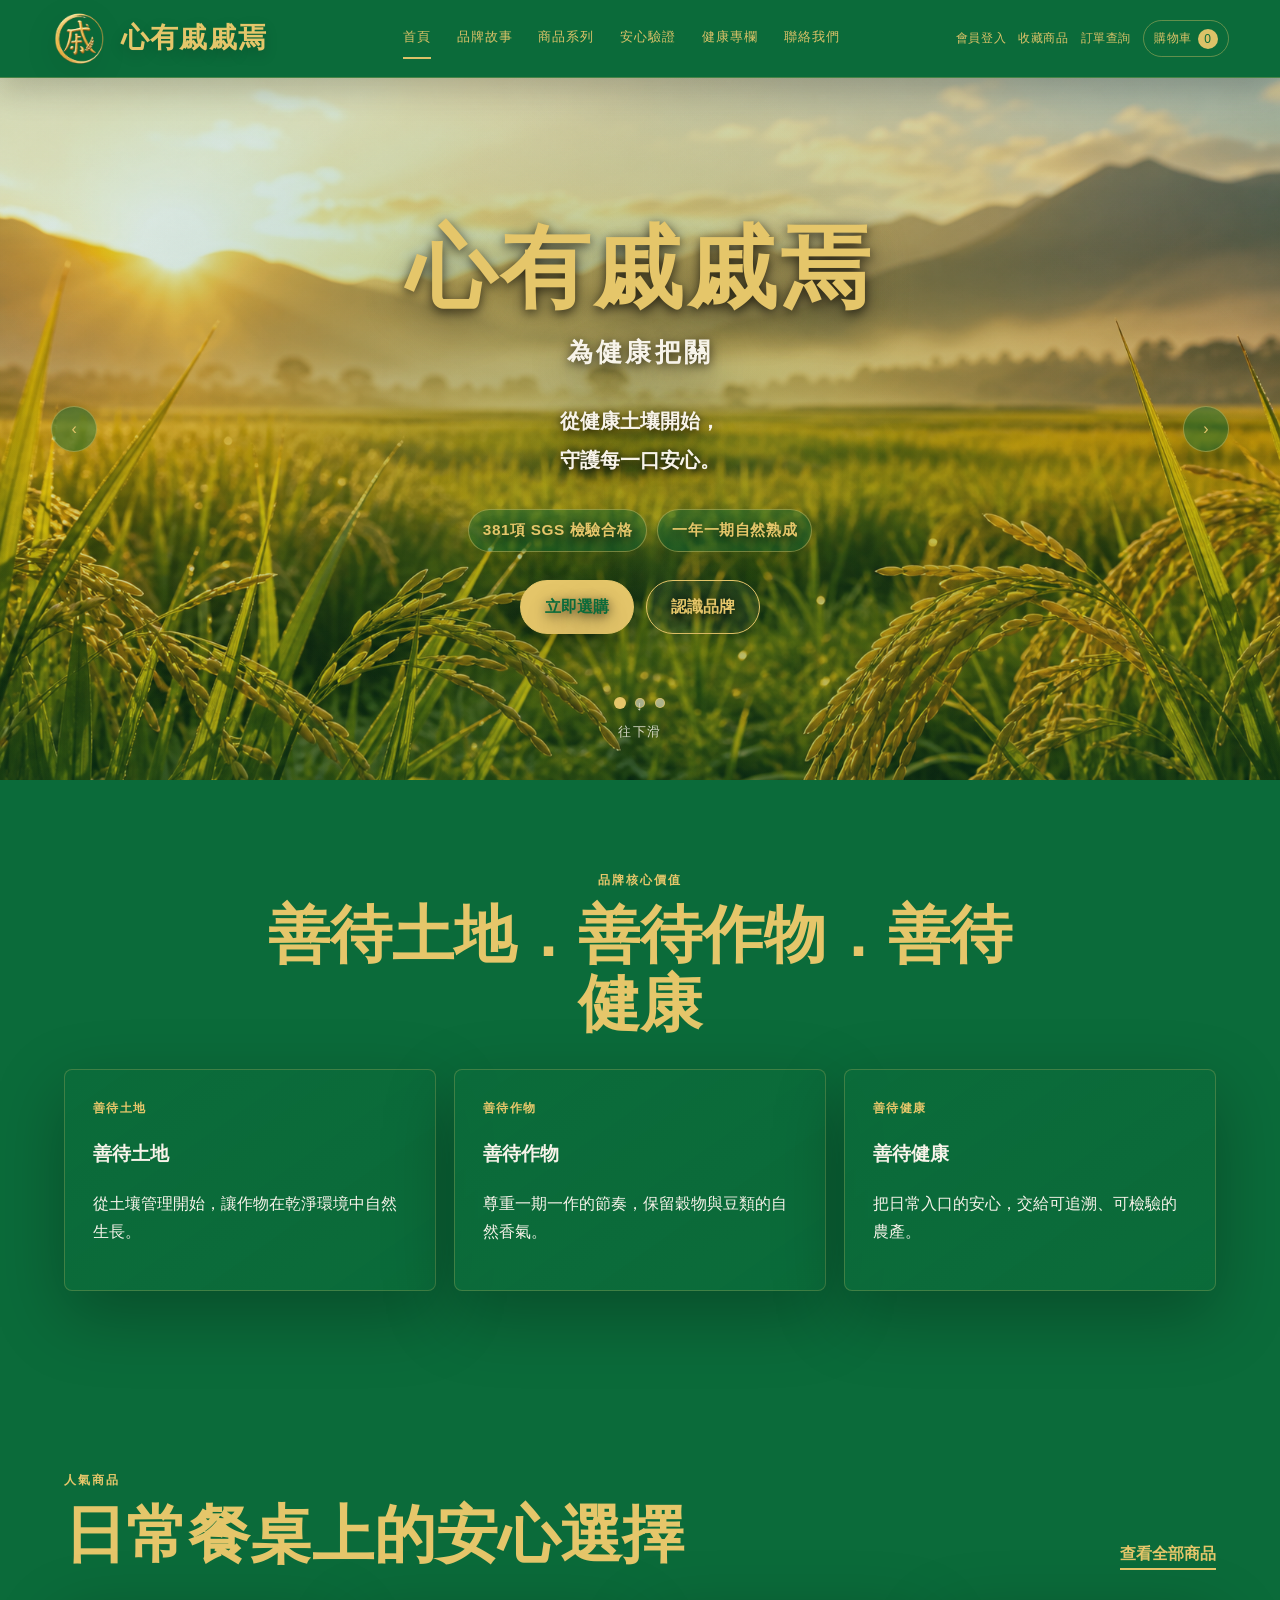
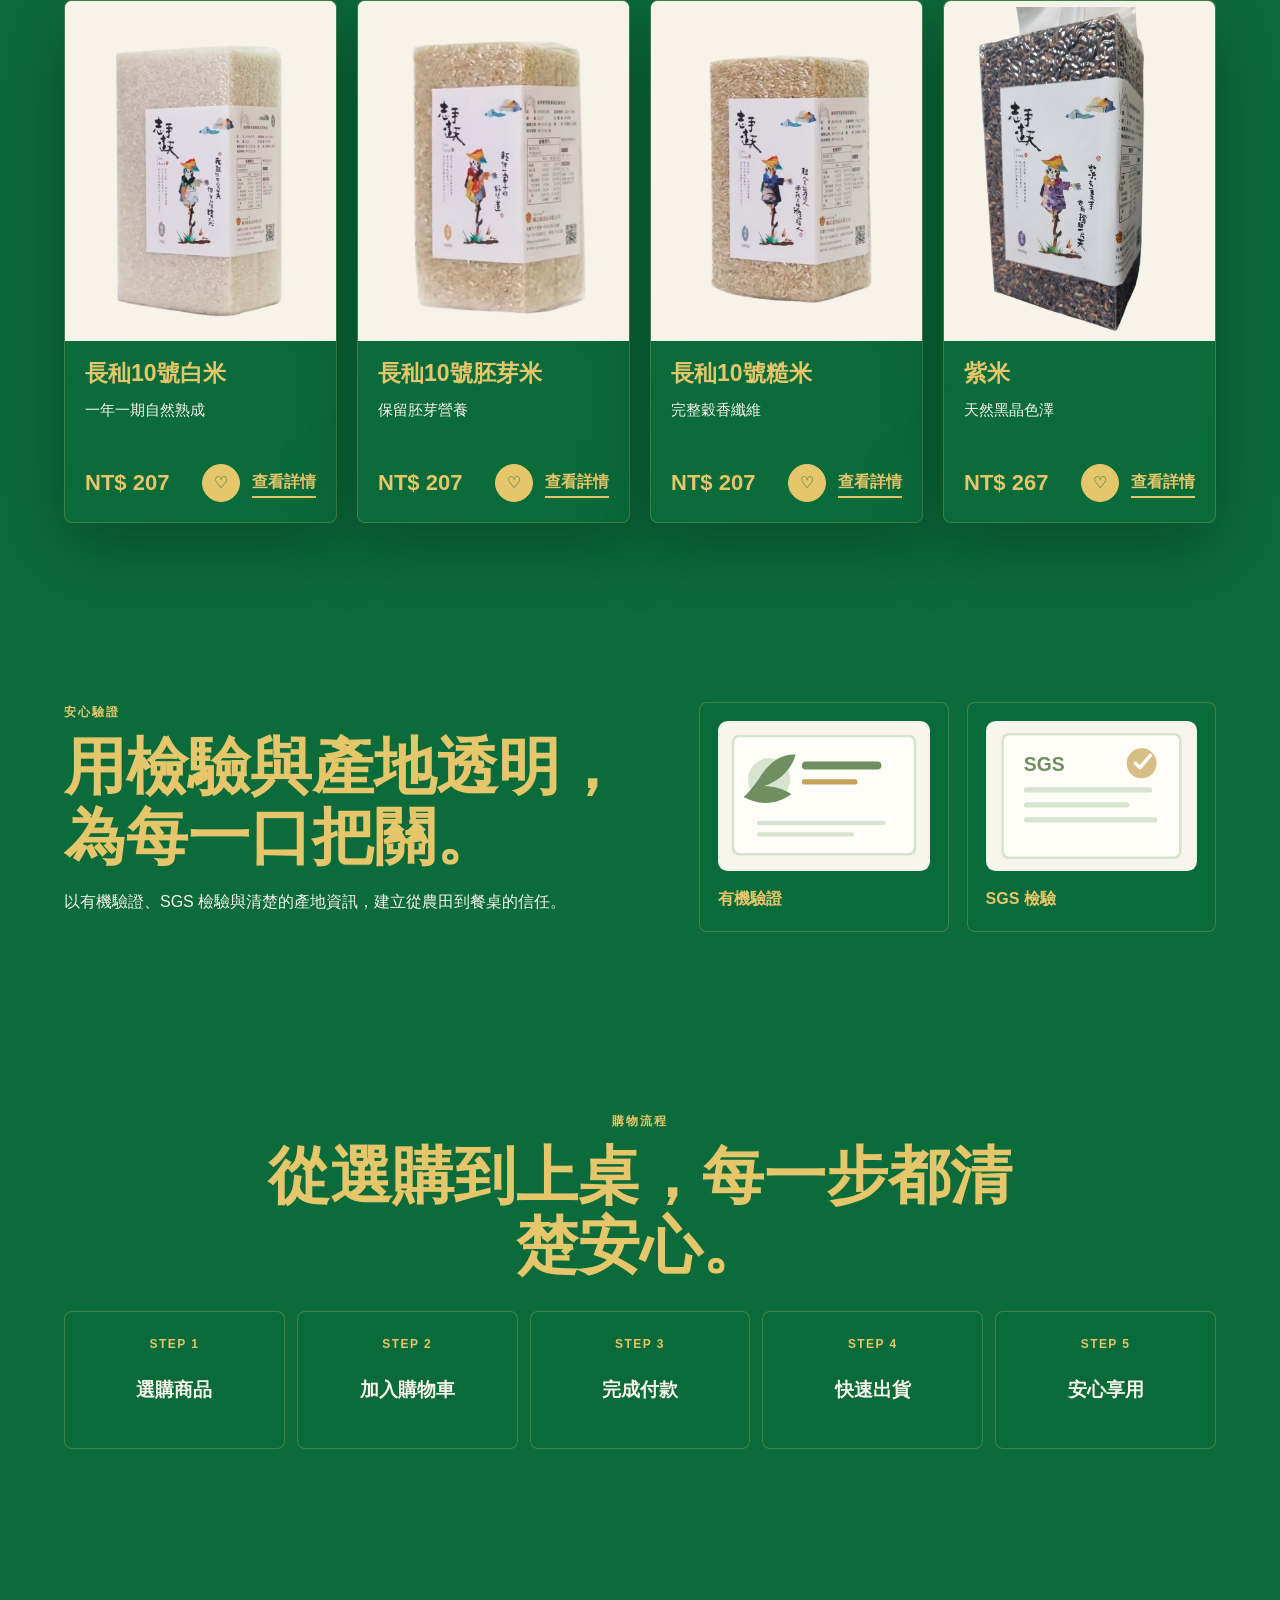
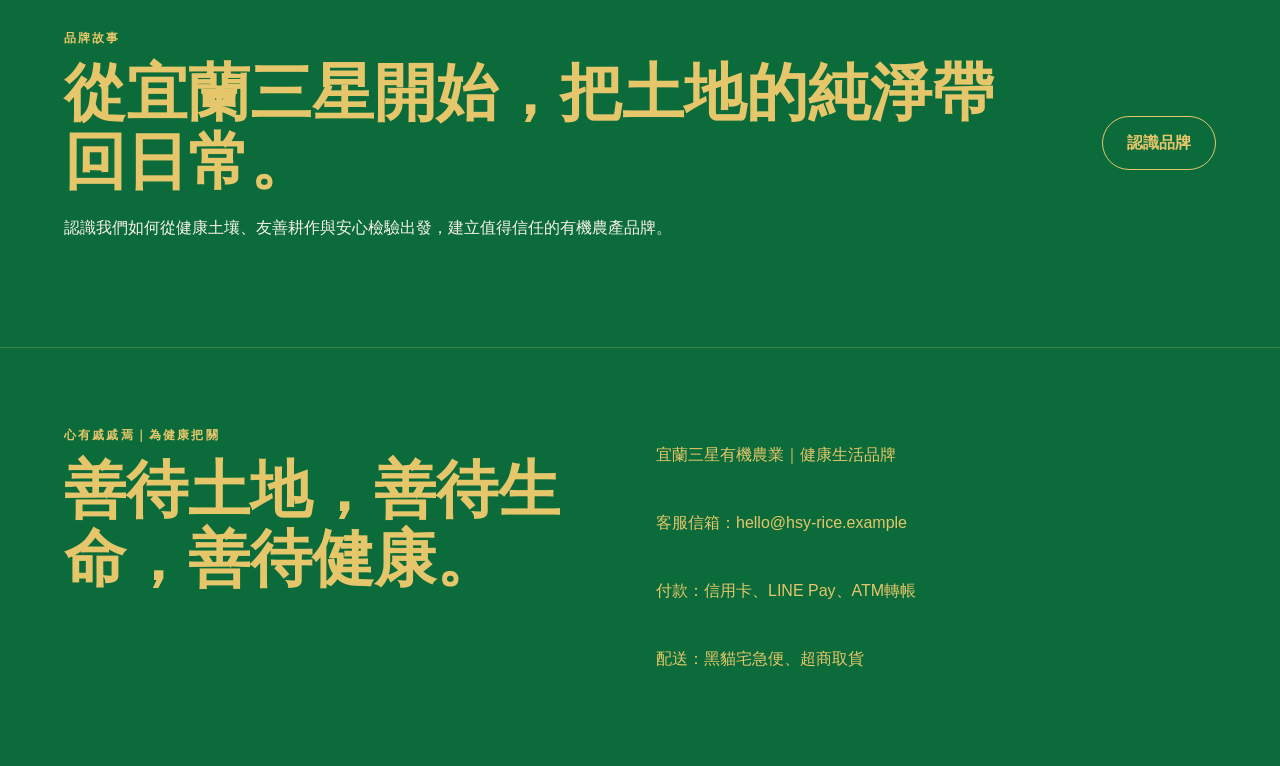
==== commit a6310e49: "feat: update product collections layout - Updated product collection structure. - Unified product ca" ====
--- a/index.html
+++ b/index.html
@@ -5,10 +5,10 @@
     <meta name="viewport" content="width=device-width, initial-scale=1.0">
     <title>心有戚戚焉｜為健康把關</title>
     <meta name="description" content="心有戚戚焉品牌電商網站原型，提供長秈10號系列、安心驗證、健康專欄與聯絡資訊。">
-    <link rel="stylesheet" href="assets/css/styles.css?v=20260626-brand-story-component">
+    <link rel="stylesheet" href="assets/css/styles.css?v=20260627-product-card-v3">
   </head>
   <body>
     <div id="app"></div>
-    <script type="module" src="assets/js/app.js?v=20260626-final"></script>
+    <script type="module" src="assets/js/app.js?v=20260627-product-card-v3"></script>
   </body>
 </html>
--- a/assets/css/styles.css
+++ b/assets/css/styles.css
@@ -769,66 +769,57 @@
 
 .product-card {
   overflow: hidden;
+  display: grid;
+  grid-template-rows: 340px minmax(0, auto);
+}
+
+.product-card > a {
+  display: grid;
+  place-items: center;
+  overflow: hidden;
+  padding: 6px 8px 4px;
+  background: var(--neutral-white);
 }
 
 .product-card img {
   width: 100%;
-  aspect-ratio: 1 / .82;
+  height: 100%;
+  max-height: 100%;
   object-fit: contain;
   object-position: center center;
   background: var(--neutral-white);
 }
 
-.product-card-body { padding: 22px; }
-
-.product-grid.four .product-card-featured {
-  display: grid;
-  grid-template-rows: minmax(340px, 65%) minmax(0, 35%);
-}
-
-.product-grid.four .product-card-featured > a {
-  display: grid;
-  place-items: center;
-  min-height: 340px;
-  overflow: hidden;
-  padding: 6px 8px 4px;
-  background: var(--neutral-white);
-}
-
-.product-grid.four .product-card-featured img {
-  width: 100%;
-  height: 100%;
-  max-height: 100%;
-}
-
-.product-grid.four .product-card-featured.product-card-hs10-white-rice img {
+.product-card.product-card-hs10-white-rice img {
   transform: scale(1.12);
   transform-origin: center center;
 }
 
-.product-grid.four .product-card-featured.product-card-hs10-germ-rice img,
-.product-grid.four .product-card-featured.product-card-hs10-brown-rice img {
+.product-card.product-card-hs10-germ-rice img,
+.product-card.product-card-hs10-brown-rice img {
   transform: scale(1.21);
   transform-origin: center center;
 }
 
-.product-grid.four .product-card-featured .product-card-body {
+.product-card-body {
   display: grid;
   align-content: start;
   padding: 18px 20px 20px;
 }
 
-.product-grid.four .product-card-featured h3 {
+.product-card h3 {
   margin-bottom: 6px;
 }
 
-.product-grid.four .product-card-featured p {
+.product-card p {
+  margin: 0;
+  color: var(--cream);
   min-height: 3.4em;
   font-size: 15px;
   line-height: 1.7;
 }
 
-.product-grid.four .product-card-featured .product-card-footer {
+.product-card .product-card-footer {
   margin-top: 16px;
 }
 
@@ -853,9 +844,6 @@
   line-height: 1.28;
 }
 
-.product-card p { margin: 0; color: var(--cream); }
-
-.feature-row,
 .shipping-note,
 .verification-chips {
   display: flex;
@@ -864,7 +852,6 @@
   margin: 18px 0;
 }
 
-.feature-row span,
 .shipping-note span,
 .verification-chips span {
   padding: 5px 10px;
@@ -950,6 +937,19 @@
   background: linear-gradient(135deg, var(--green-2), var(--green));
 }
 
+.series-hero {
+  padding-bottom: 90px;
+}
+
+.series-block {
+  padding-top: 56px;
+  padding-bottom: 56px;
+}
+
+.series-hero + .series-block {
+  padding-top: 0;
+}
+
 .story-layout,
 .contact-layout,
 .product-detail-hero {
@@ -1314,9 +1314,9 @@
 }
 
 .brand-story-soil-table-container {
-  max-width: 1320px;
+  max-width: 1440px;
   margin: 0 auto;
-  padding: 96px 64px;
+  padding: 96px 80px;
   box-sizing: border-box;
 }
 
@@ -1337,76 +1337,67 @@
 
 .brand-story-soil-table-list {
   display: grid;
-  gap: 72px;
-}
-
-.brand-story-soil-table-item {
-  display: grid;
-  grid-template-columns: minmax(0, 1fr) minmax(0, 1fr);
+  gap: 0;
+}
+
+.story-item {
+  display: grid;
+  grid-template-columns: 46% 54%;
+  align-items: center;
   column-gap: 72px;
+  min-height: 720px;
+}
+
+.story-media {
+  display: flex;
+  width: 100%;
+  max-width: 680px;
+  margin: 0;
+  justify-content: center;
   align-items: center;
-  min-height: 620px;
-}
-
-.brand-story-soil-table-media {
+}
+
+.story-media img {
+  display: block;
   width: 100%;
-  height: 420px;
-  margin: 0;
-  padding: 24px;
-  display: flex;
-  align-items: center;
-  justify-content: center;
-  background: transparent;
-  border-radius: 0;
+  height: auto;
+  object-fit: contain;
+  border-radius: 18px;
   box-shadow: none;
-  overflow: visible;
-  box-sizing: border-box;
-}
-
-.brand-story-soil-table-media img {
-  display: block;
-  width: auto;
-  height: auto;
-  max-width: 100%;
-  max-height: 100%;
-  object-fit: contain;
-  border-radius: 0;
-  box-shadow: none;
-}
-
-.brand-story-soil-table-copy {
+}
+
+.story-copy {
   width: 100%;
   max-width: 520px;
-  justify-self: start;
   align-self: center;
 }
 
-.brand-story-soil-table-copy span {
+.story-copy span {
   display: block;
   margin-bottom: 20px;
   color: var(--gold);
   font-family: Georgia, "Times New Roman", serif;
-  font-size: 64px;
+  font-size: 58px;
   font-weight: 700;
   line-height: 1;
 }
 
-.brand-story-soil-table-copy h3 {
+.story-copy h3 {
   margin: 0 0 40px;
   color: var(--gold);
-  font-size: 60px;
-  font-weight: 600;
-  line-height: 1.2;
-}
-
-.brand-story-soil-table-copy p {
+  font-size: 54px;
+  font-weight: 700;
+  line-height: 1.25;
+}
+
+.story-copy p {
   margin: 0;
   color: var(--cream);
-  font-size: 24px;
-  line-height: 2;
-}
-
-.brand-story-soil-table-copy p + p {
+  font-size: 22px;
+  line-height: 1.95;
+}
+
+.story-copy p + p {
   margin-top: 0;
 }
 
@@ -1713,7 +1704,7 @@
     flex-wrap: wrap;
   }
 
-  .product-grid.four,
+  .product-grid,
   .category-grid {
     grid-template-columns: repeat(2, minmax(0, 1fr));
   }
@@ -1911,7 +1902,7 @@
   }
 
   .category-grid,
-  .product-grid.four,
+  .product-grid,
   .trust-visuals,
   .steps-grid {
     grid-template-columns: 1fr;
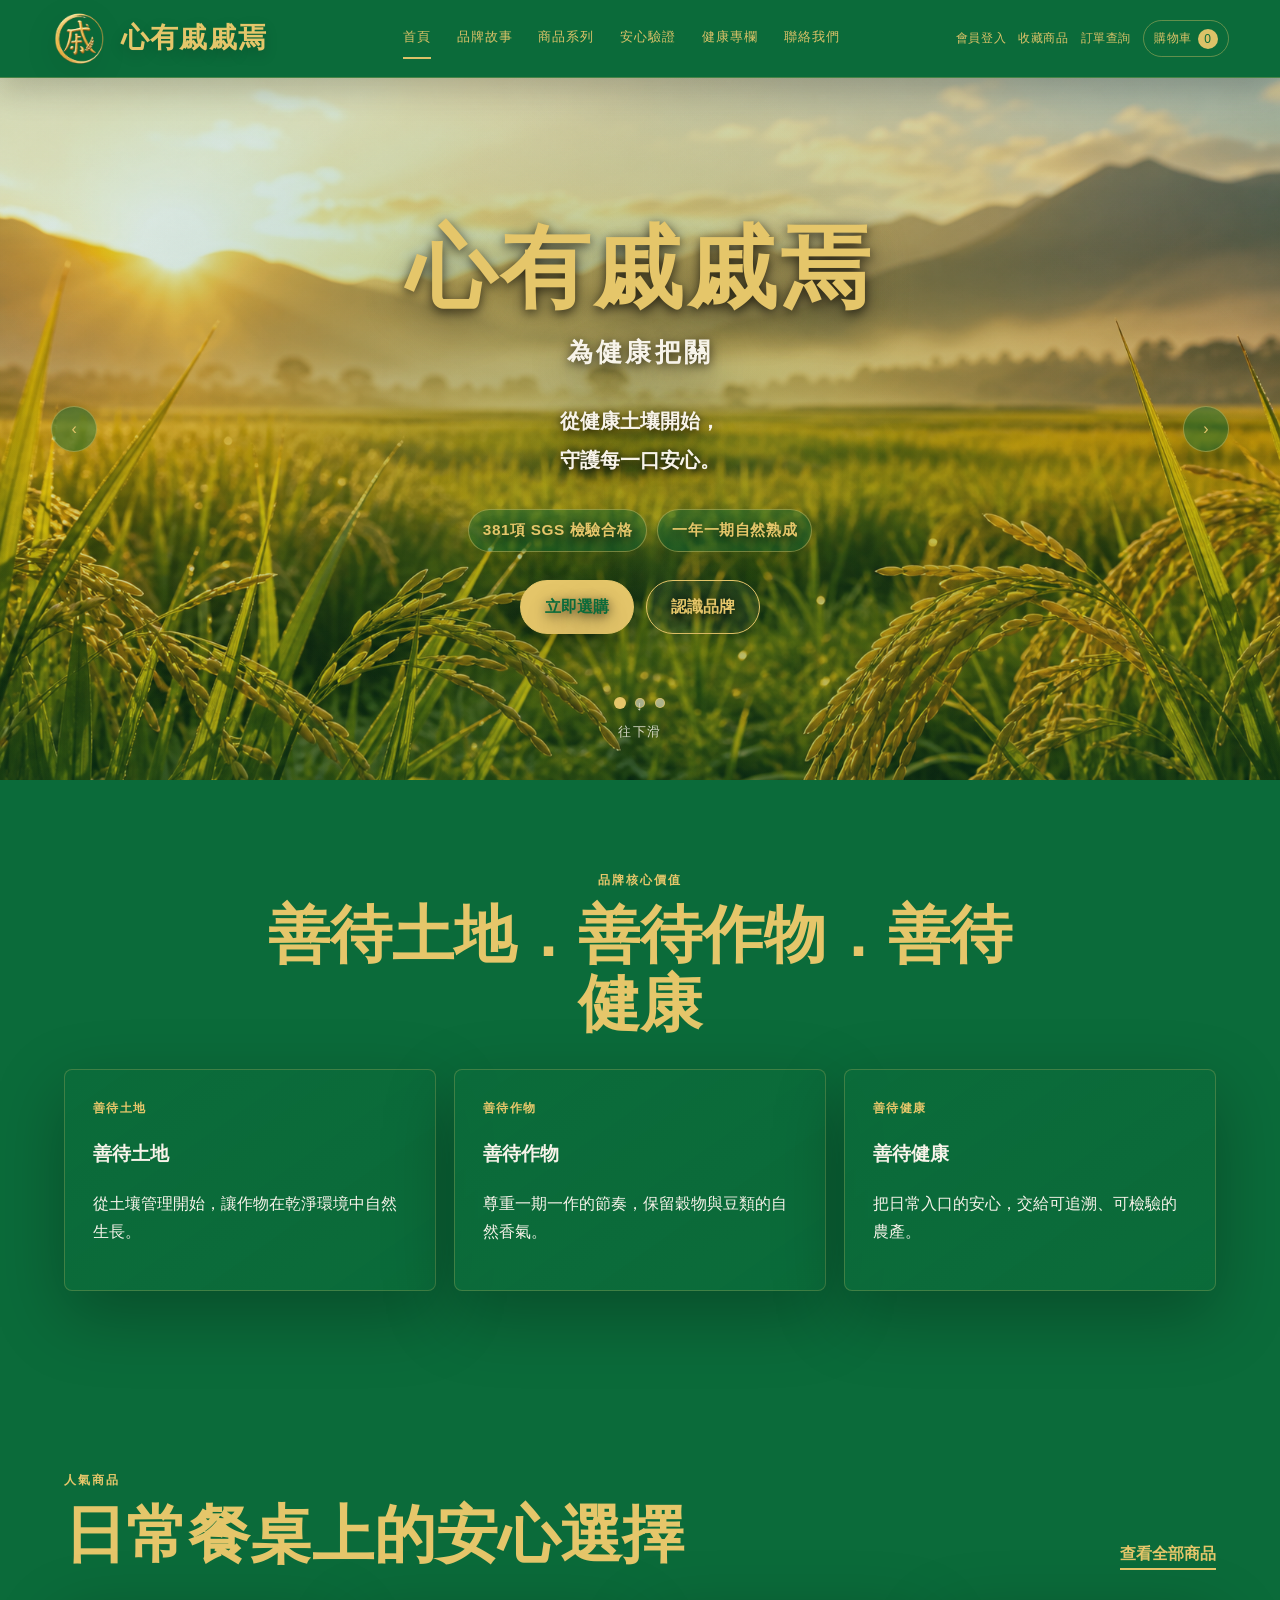
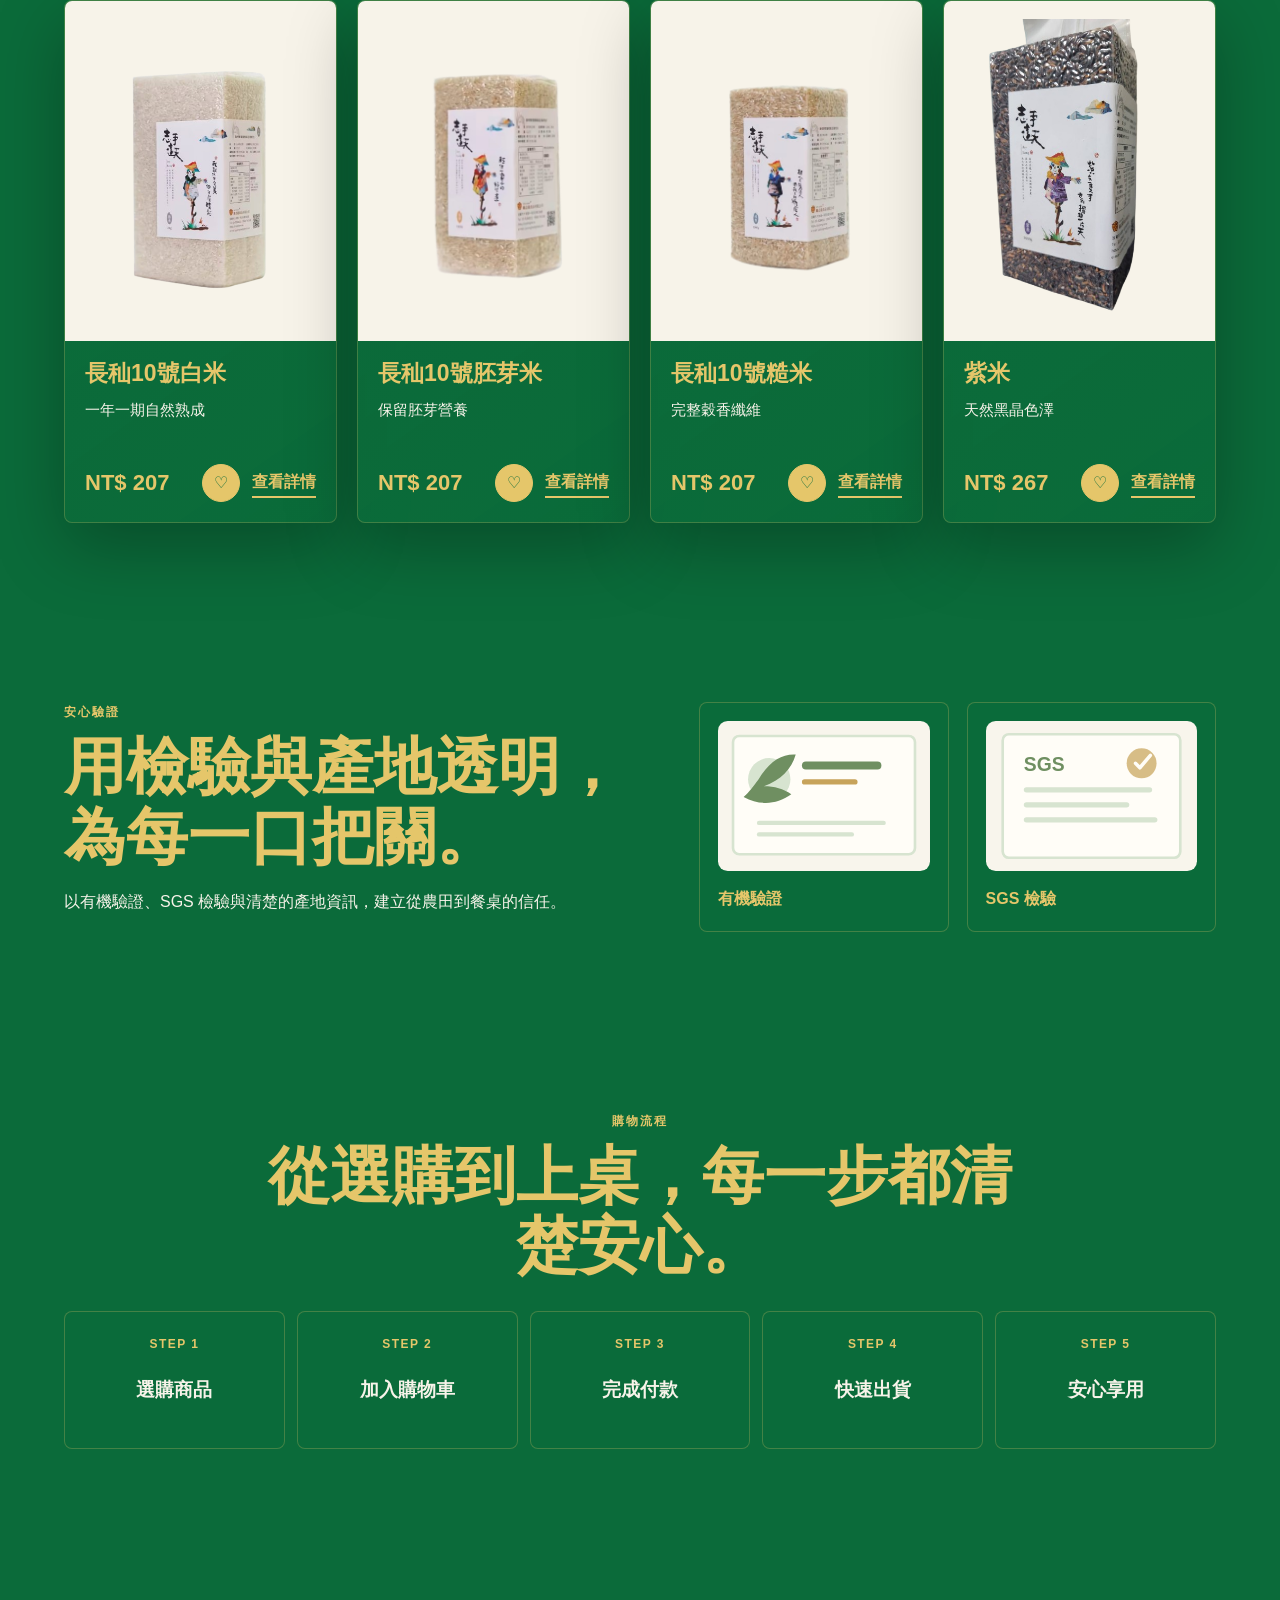
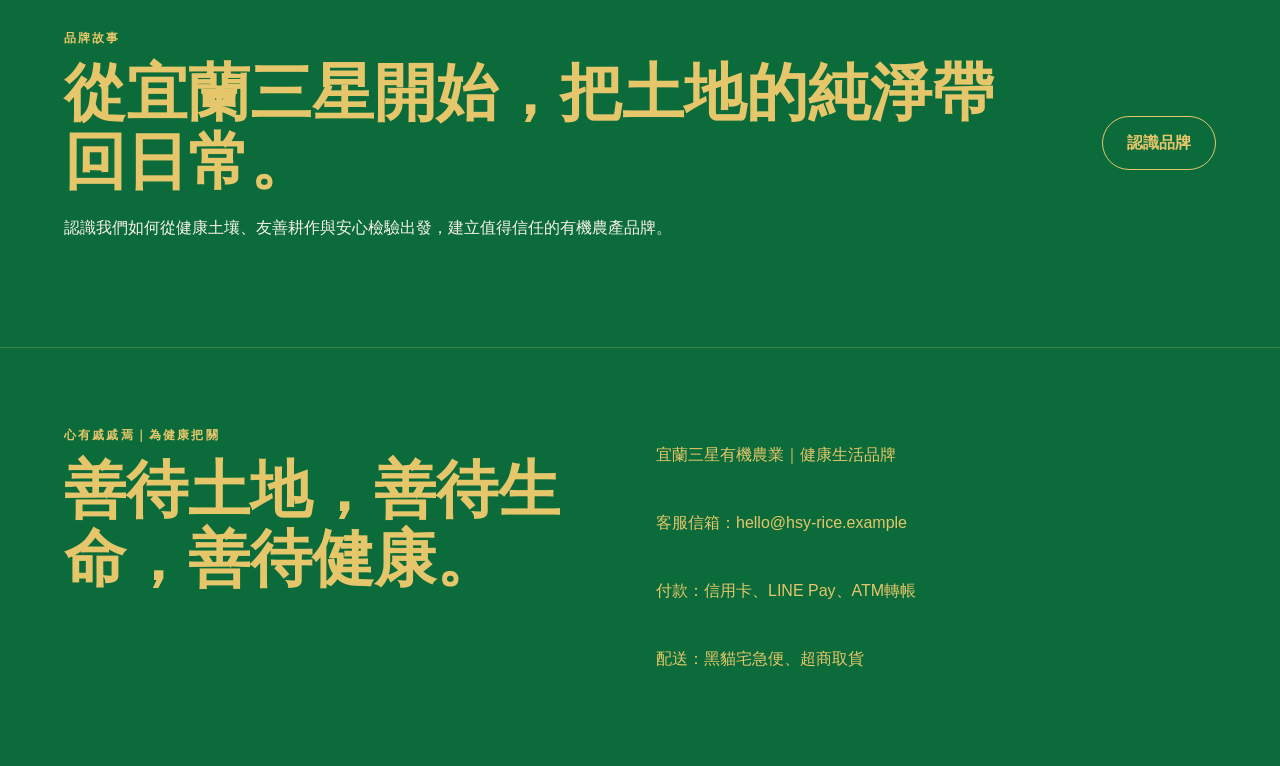
==== commit a10f786b: "style: refine product card proportions - Refined product image proportions. - Improved visual balanc" ====
--- a/index.html
+++ b/index.html
@@ -5,7 +5,7 @@
     <meta name="viewport" content="width=device-width, initial-scale=1.0">
     <title>心有戚戚焉｜為健康把關</title>
     <meta name="description" content="心有戚戚焉品牌電商網站原型，提供長秈10號系列、安心驗證、健康專欄與聯絡資訊。">
-    <link rel="stylesheet" href="assets/css/styles.css?v=20260627-product-card-v3">
+    <link rel="stylesheet" href="assets/css/styles.css?v=20260627-product-card-v3-1-final">
   </head>
   <body>
     <div id="app"></div>
--- a/assets/css/styles.css
+++ b/assets/css/styles.css
@@ -782,23 +782,13 @@
 }
 
 .product-card img {
-  width: 100%;
-  height: 100%;
-  max-height: 100%;
+  width: auto;
+  height: auto;
+  max-width: 90%;
+  max-height: 306px;
   object-fit: contain;
   object-position: center center;
   background: var(--neutral-white);
-}
-
-.product-card.product-card-hs10-white-rice img {
-  transform: scale(1.12);
-  transform-origin: center center;
-}
-
-.product-card.product-card-hs10-germ-rice img,
-.product-card.product-card-hs10-brown-rice img {
-  transform: scale(1.21);
-  transform-origin: center center;
 }
 
 .product-card-body {
@@ -944,6 +934,10 @@
 .series-block {
   padding-top: 56px;
   padding-bottom: 56px;
+}
+
+.series-block h2 {
+  font-size: clamp(30px, 4.25vw, 53px);
 }
 
 .series-hero + .series-block {
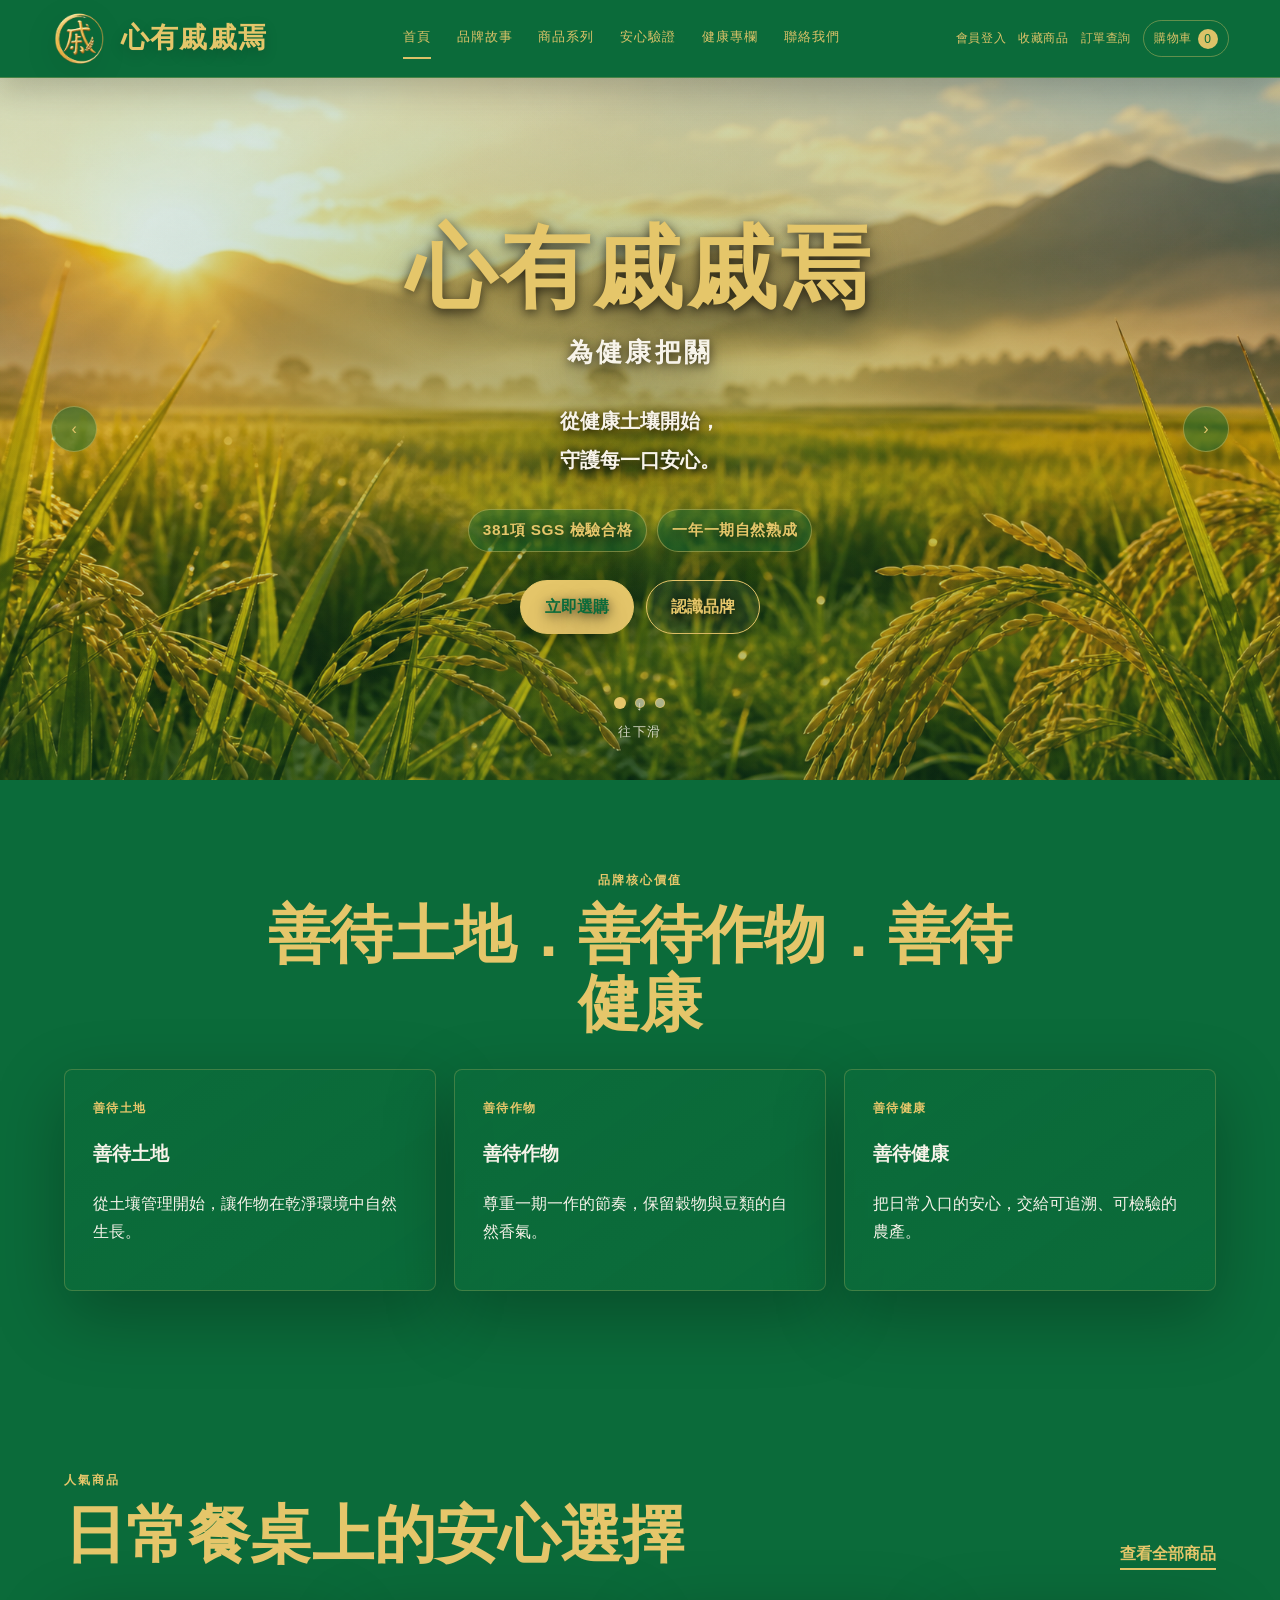
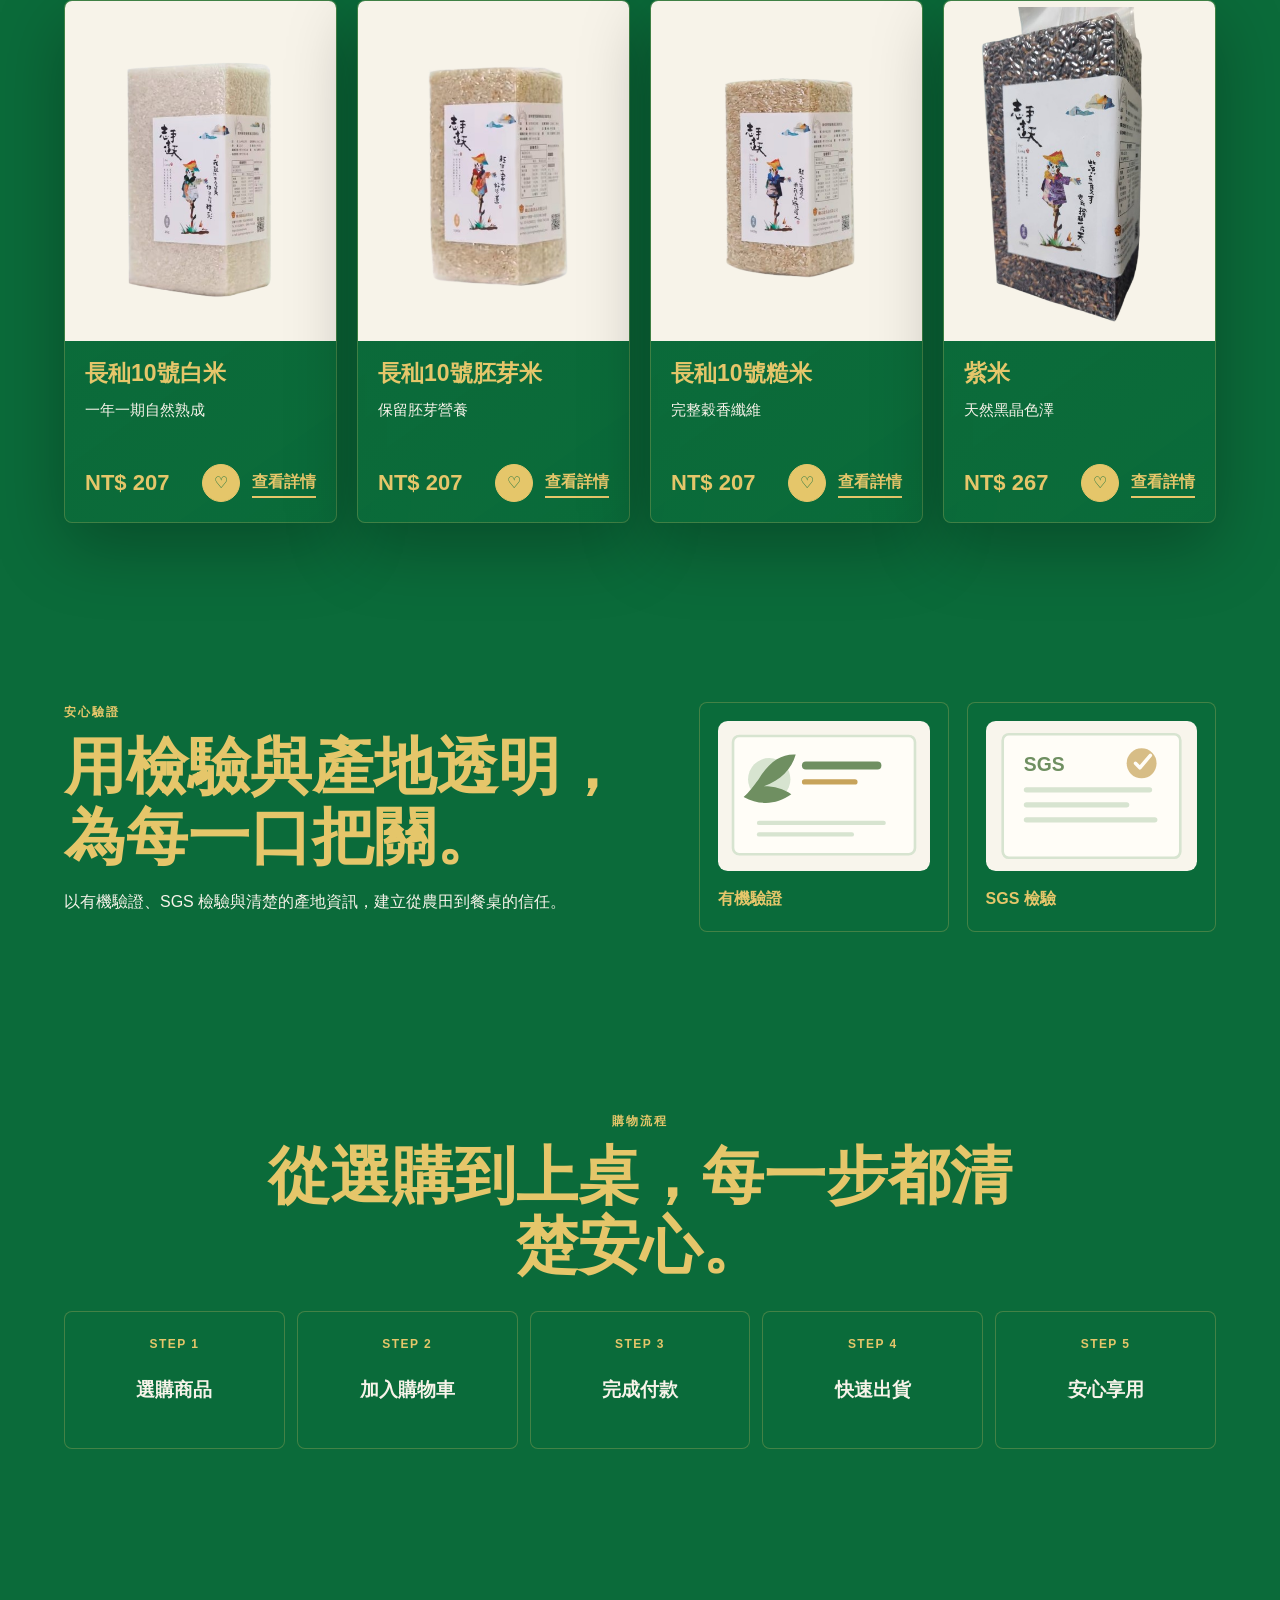
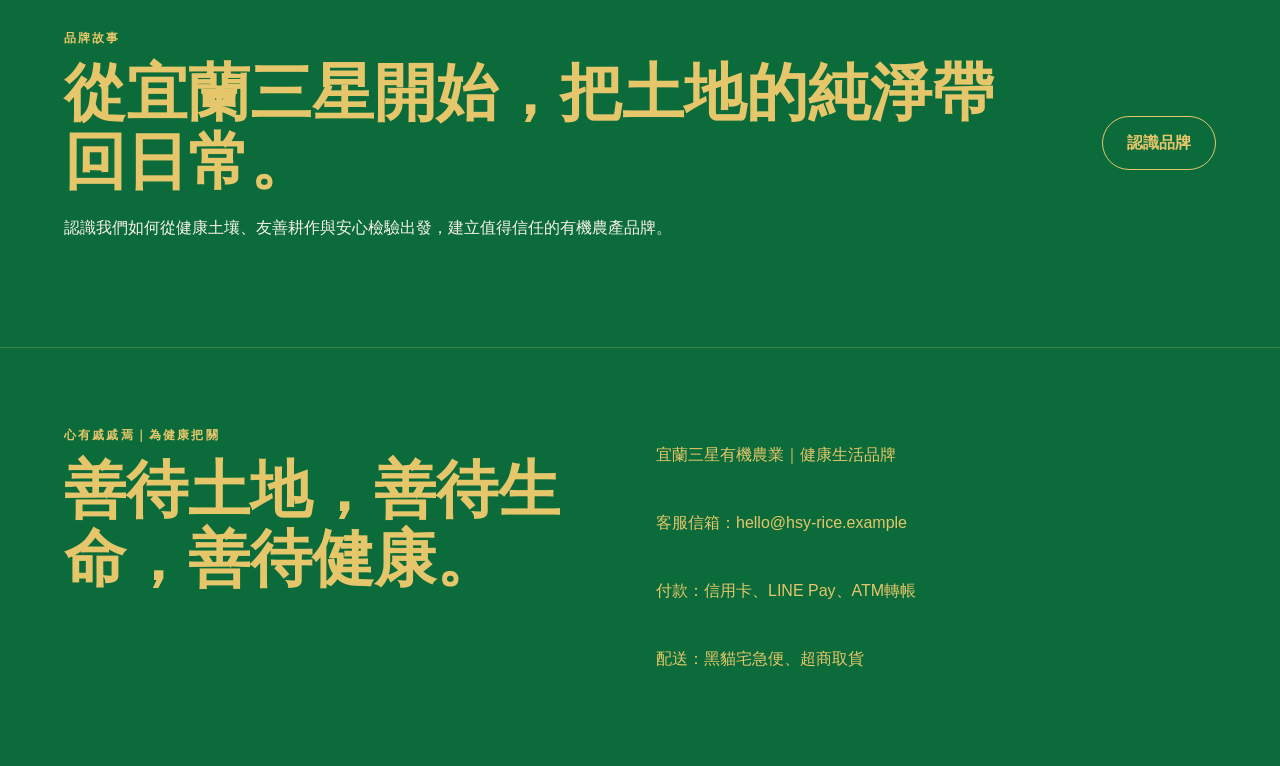
==== commit 814b871b: "style: refine product card proportions - Refined product image proportions. - Improved visual balanc" ====
--- a/index.html
+++ b/index.html
@@ -5,7 +5,7 @@
     <meta name="viewport" content="width=device-width, initial-scale=1.0">
     <title>心有戚戚焉｜為健康把關</title>
     <meta name="description" content="心有戚戚焉品牌電商網站原型，提供長秈10號系列、安心驗證、健康專欄與聯絡資訊。">
-    <link rel="stylesheet" href="assets/css/styles.css?v=20260627-product-card-v3-1-final">
+    <link rel="stylesheet" href="assets/css/styles.css?v=20260627-product-card-v3-2">
   </head>
   <body>
     <div id="app"></div>
--- a/assets/css/styles.css
+++ b/assets/css/styles.css
@@ -784,8 +784,8 @@
 .product-card img {
   width: auto;
   height: auto;
-  max-width: 90%;
-  max-height: 306px;
+  max-width: 97%;
+  max-height: 330px;
   object-fit: contain;
   object-position: center center;
   background: var(--neutral-white);
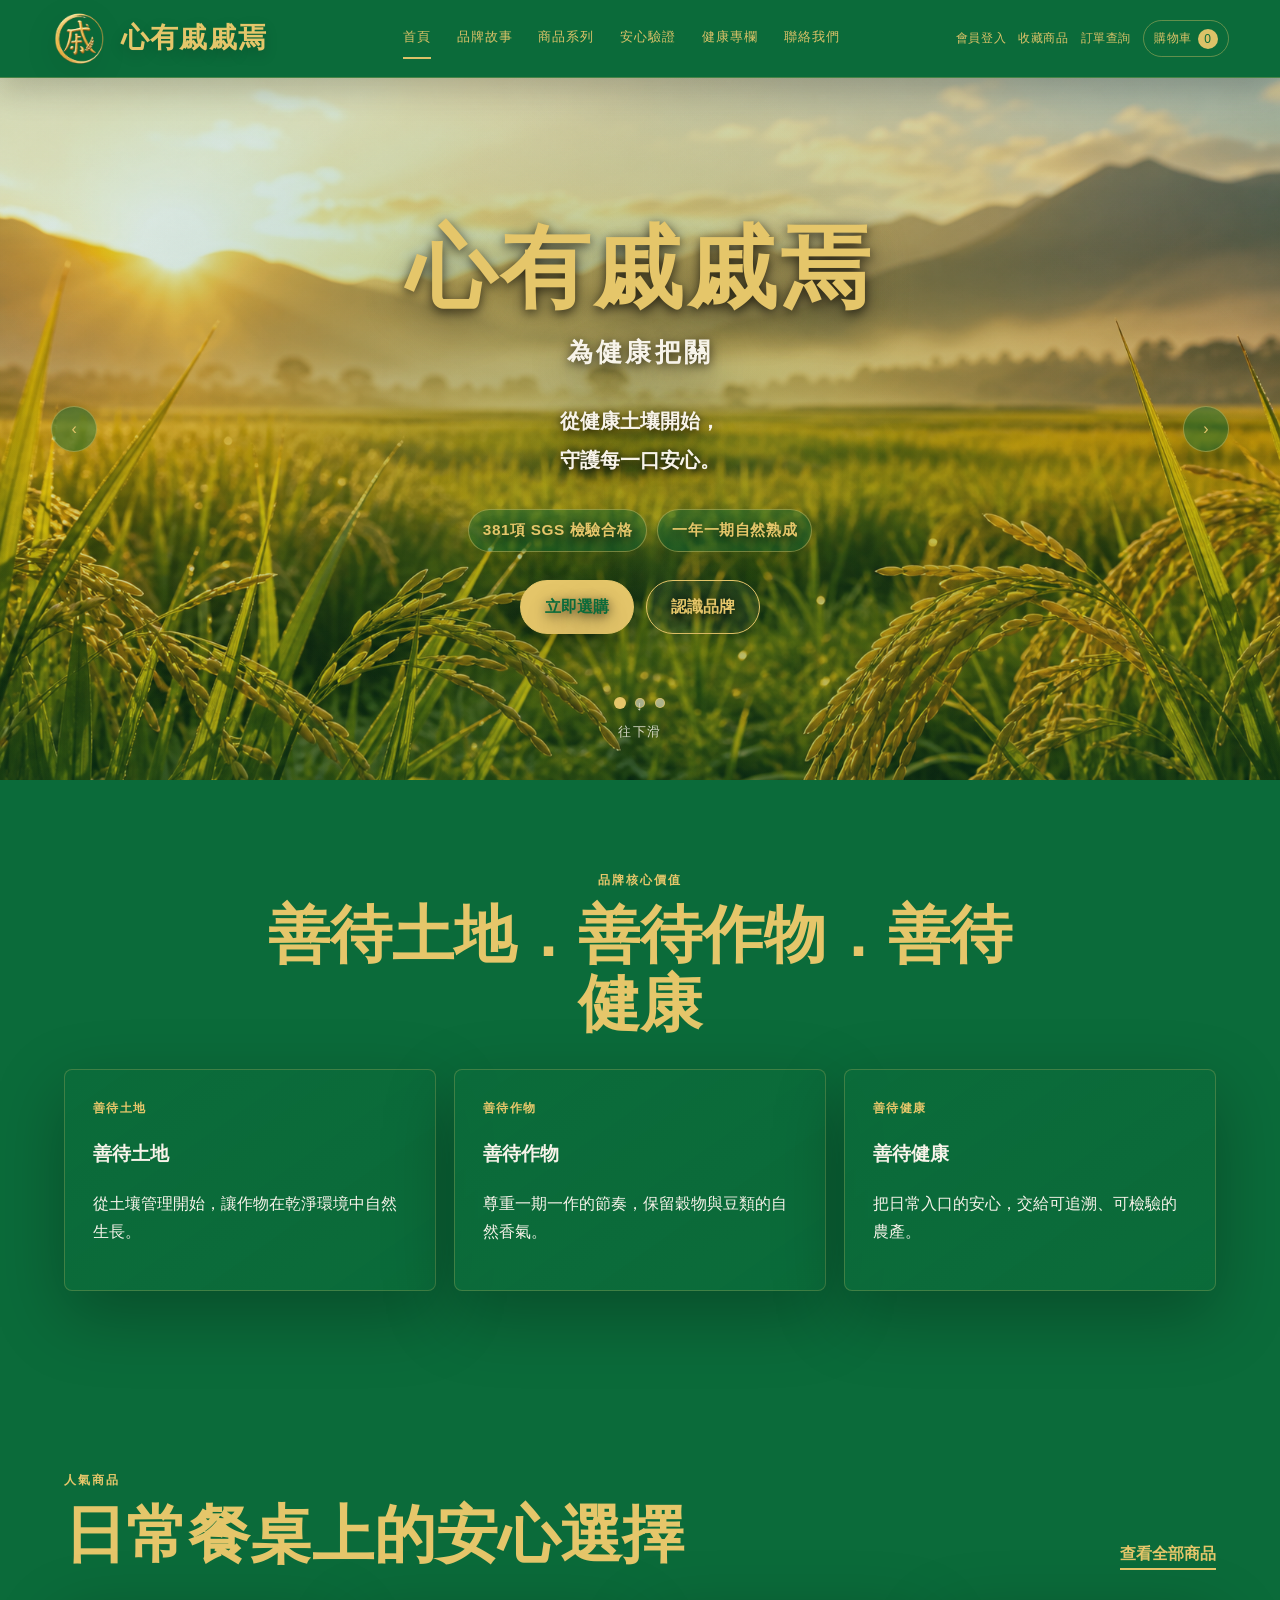
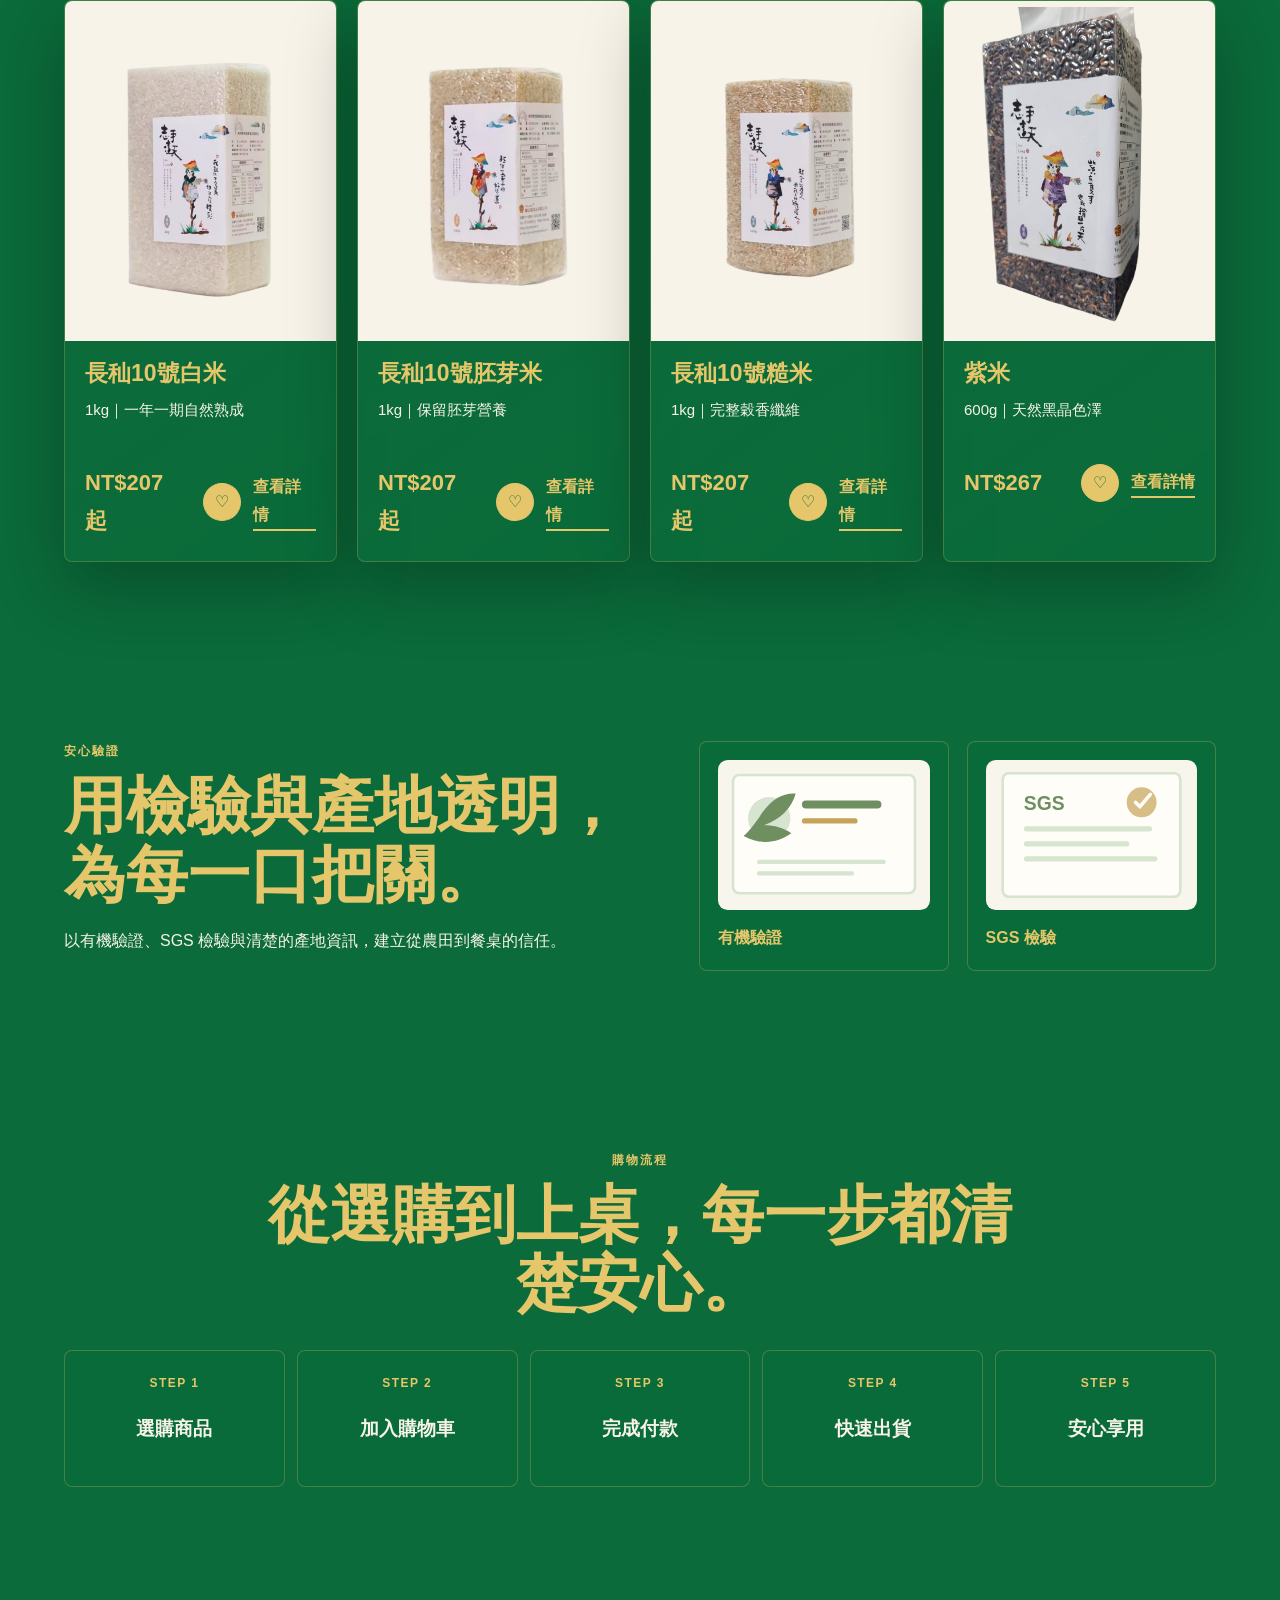
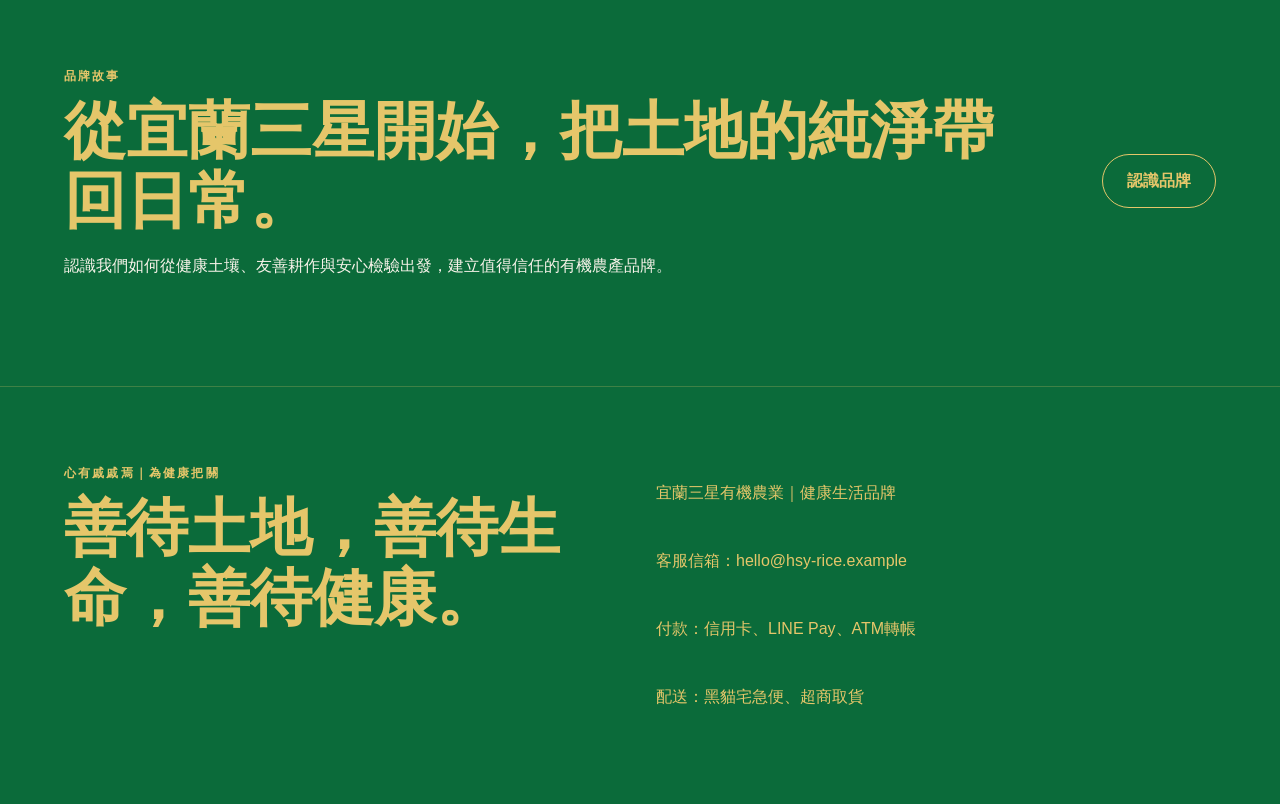
==== commit d364f847: "refactor: reorganize brand assets and standardize product card structure Refactor project structure " ====
--- a/index.html
+++ b/index.html
@@ -9,6 +9,6 @@
   </head>
   <body>
     <div id="app"></div>
-    <script type="module" src="assets/js/app.js?v=20260627-product-card-v3"></script>
+    <script type="module" src="assets/js/app.js?v=20260627-card-price-spec"></script>
   </body>
 </html>
